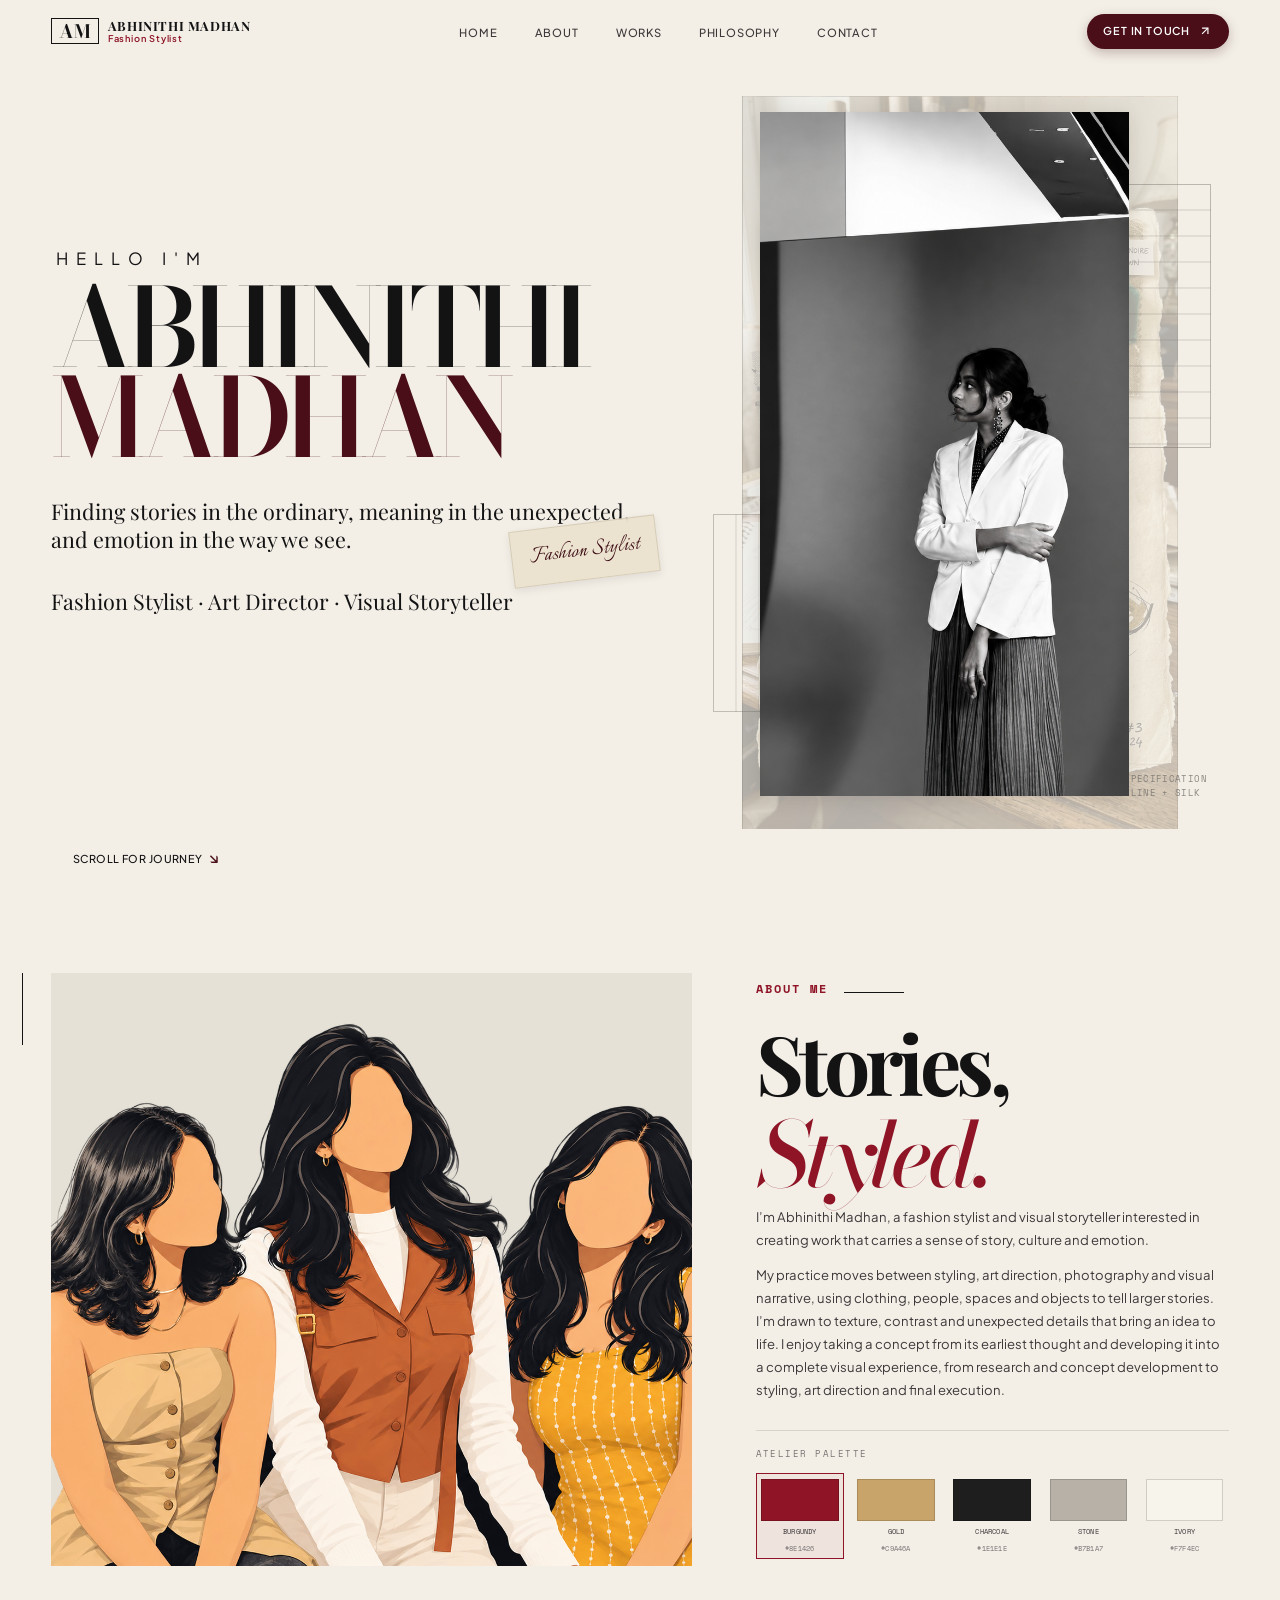
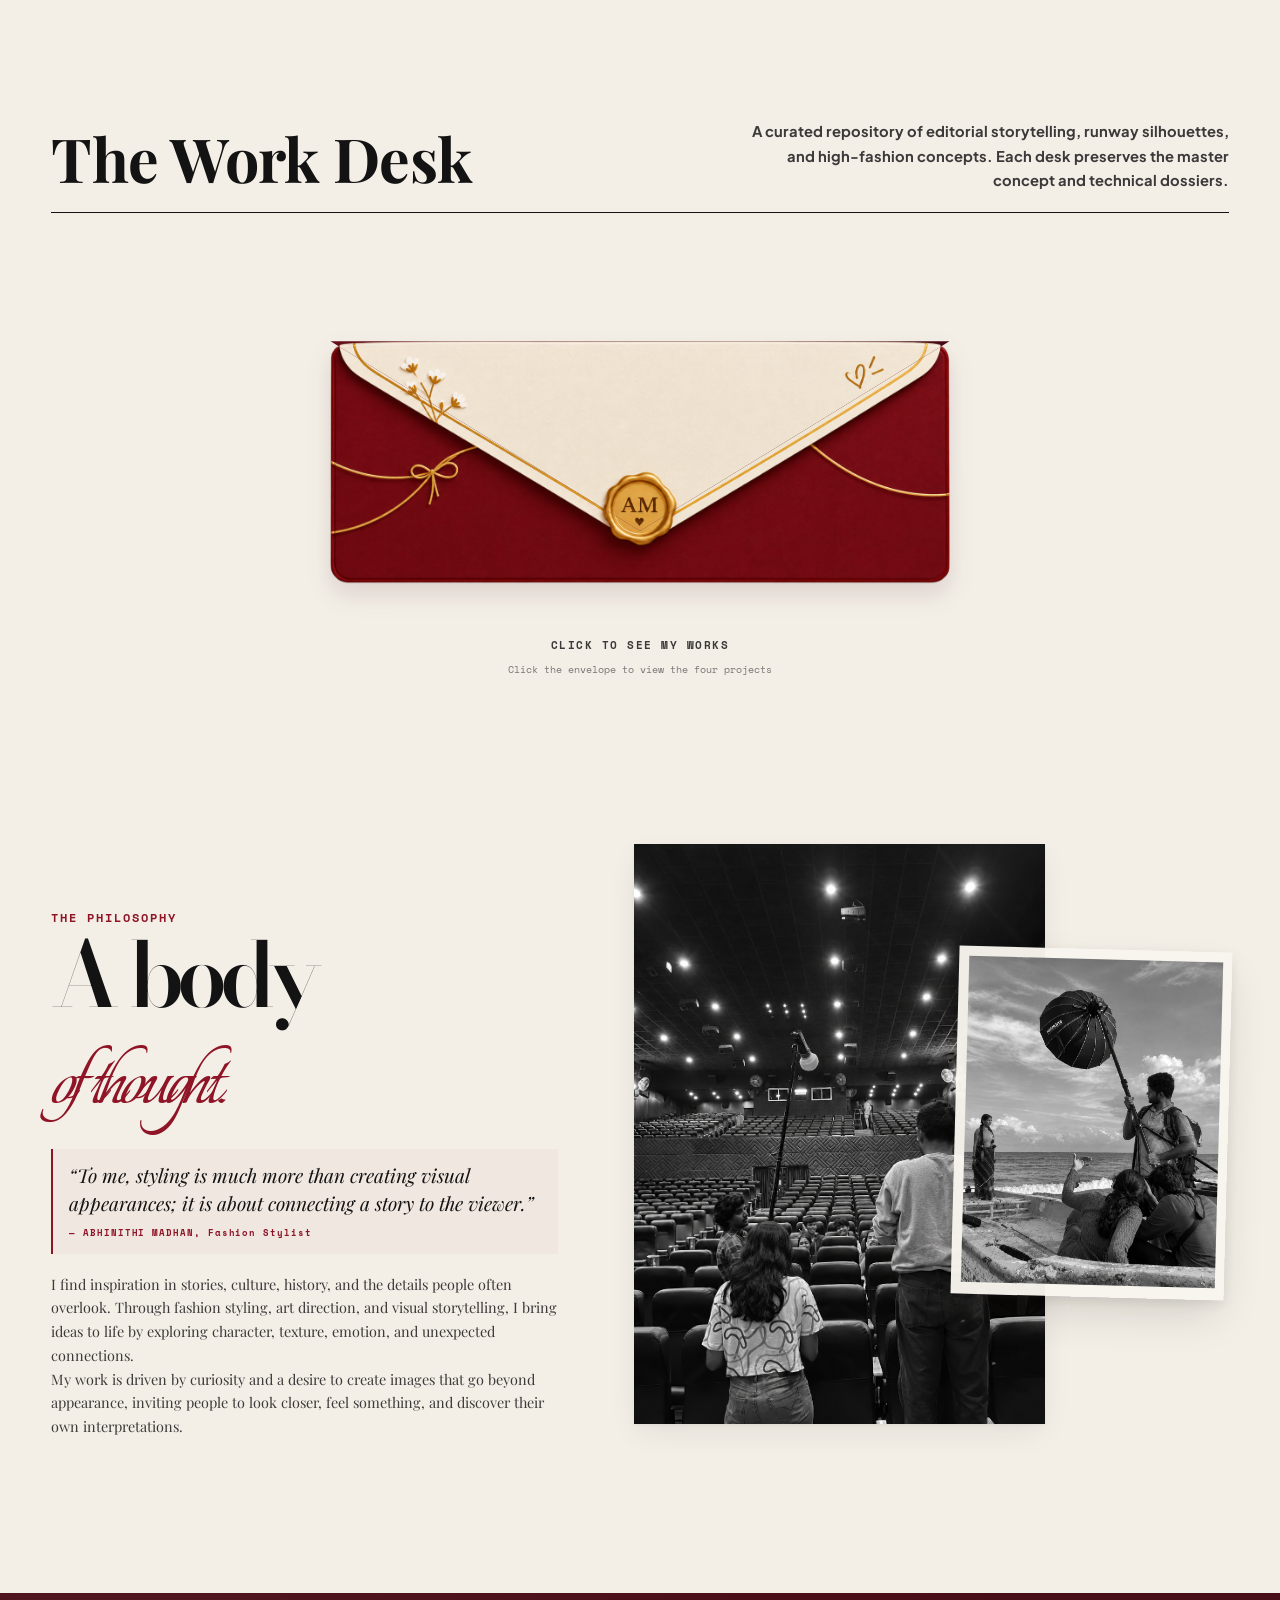
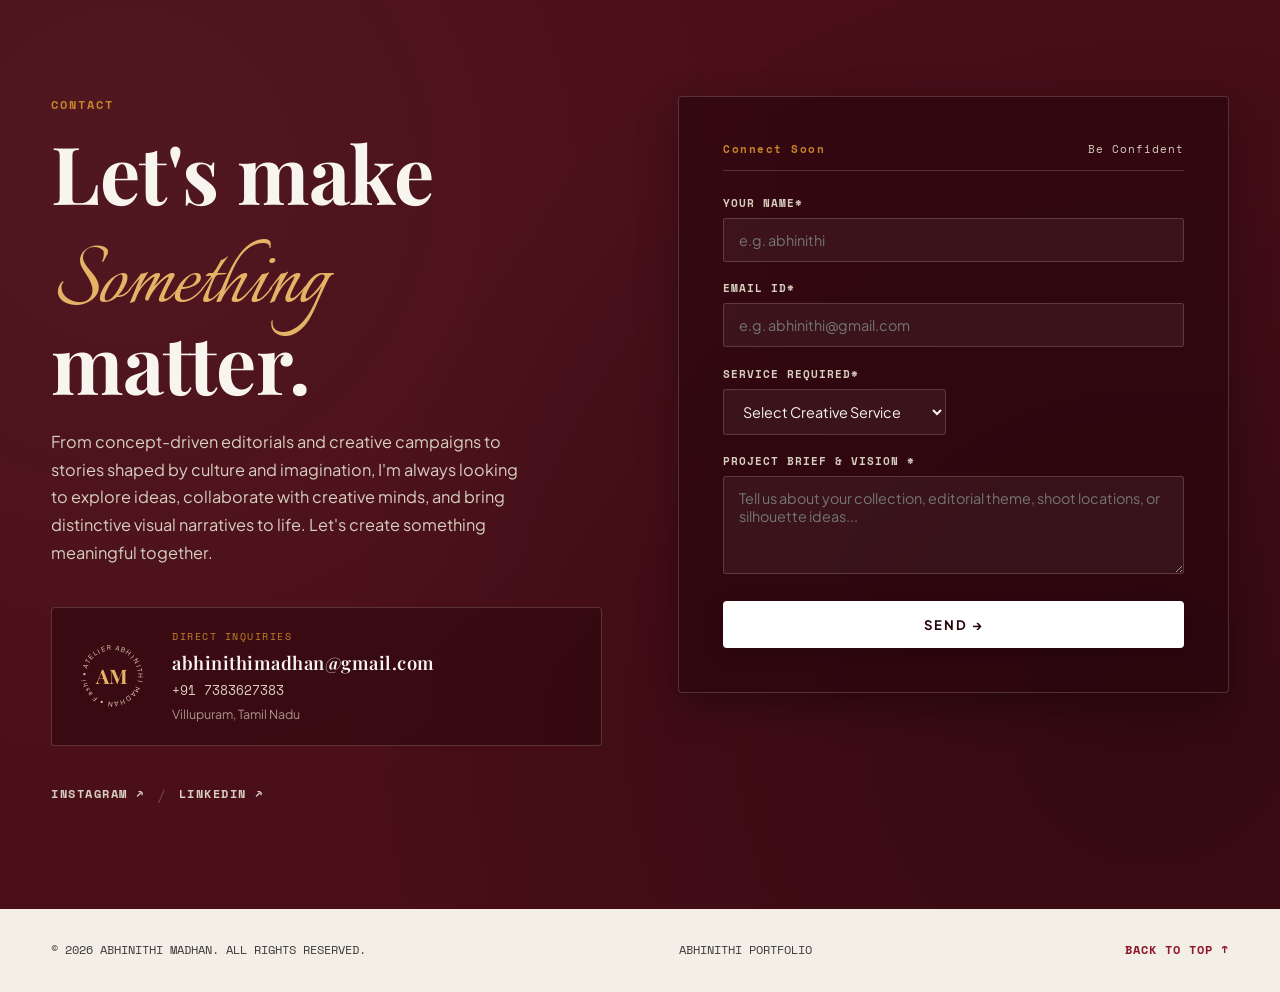
==== index.html @ 6f8c9596 "Initial portfolio website" ====
<!DOCTYPE html>
<html lang="en">
<head>
  <meta charset="UTF-8">
  <meta name="viewport" content="width=device-width, initial-scale=1.0">
  <title>ABHINITHI MADHAN — Fashion Stylist</title>
  
  <!-- SEO & Social Meta Tags -->
  <meta name="description" content="Explore the fashion, couture, and editorial work of designer Abhinithi Madhan.">
  <meta name="keywords" content="Abhinithi Madhan, Fashion Stylist">
  <meta name="author" content="Abhinithi Madhan">
  
  <!-- OpenGraph / Social Sharing -->
  <meta property="og:type" content="website">
  <meta property="og:title" content="ABHINITHI MADHAN — Fashion Stylist">
  <meta property="og:description" content="Explore the fashion, couture, and editorial work of designer Abhinithi Madhan.">
  <meta property="og:image" content="assets/images/lookbook_crimson_avant.jpg">
  
  <!-- Google Fonts: Editorial Serifs, Handwritten Accents & Grotesque Sans -->
  <link rel="preconnect" href="https://fonts.googleapis.com">
  <link rel="preconnect" href="https://fonts.gstatic.com" crossorigin>
  <link href="https://fonts.googleapis.com/css2?family=Bodoni+Moda:ital,opsz,wght@0,6..96,400;0,6..96,600;0,6..96,700;0,6..96,900;1,6..96,400;1,6..96,600;1,700&family=Playfair+Display:ital,wght@0,400;0,600;0,700;0,900;1,400;1,600;1,700&family=Italianno&family=Plus+Jakarta+Sans:wght@300;400;500;600;700&family=Space+Mono:ital,wght@0,400;0,700;1,400&family=Caveat:wght@600;700&display=swap" rel="stylesheet">
  
  <!-- Luxury Editorial Stylesheet -->
  <link rel="stylesheet" href="css/styles.css">

  <!-- JSON-LD Structured Data -->
  <script type="application/ld+json">
  {
    "@context": "https://schema.org",
    "@type": "Person",
    "name": "Abhinithi Madhan",
    "jobTitle": "Fashion Stylist",
    "worksFor": {
      "@type": "Organization",
      "name": "Abhinithi Madhan"
    },
    "description": "High fashion styling, editorial direction, and haute couture consulting for international luxury houses, runway seasons, and celebrity red carpets.",
    "url": "https://abhinithimadhan.com"
  }
  </script>
</head>
<body class="editorial-paper-theme">

  <!-- Top Navigation Header -->
  <header class="top-nav-bar" id="topNavBar">
    <div class="nav-inner container">
      <!-- Monogram & Identity -->
      <a href="index.html#hero" class="brand-monogram-box" aria-label="Abhinithi Madhan Homepage">
        <span class="monogram-badge">AM</span>
        <div class="brand-details">
          <span class="brand-name-tag">ABHINITHI MADHAN</span>
          <span class="brand-role-tag">Fashion Stylist</span>
        </div>
      </a>

      <!-- Center Nav Links -->
      <nav class="center-nav" aria-label="Main Navigation">
        <ul class="nav-list" id="navList">
          <li><a href="index.html#hero" class="nav-item">HOME</a></li>
          <li><a href="index.html#about" class="nav-item">ABOUT</a></li>
          <li><a href="#works" class="nav-item">WORKS</a></li>
          <li><a href="index.html#philosophy" class="nav-item">PHILOSOPHY</a></li>
          <li><a href="index.html#contact" class="nav-item">CONTACT</a></li>
        </ul>
      </nav>

      <div class="header-actions">
        <a href="index.html#contact" class="btn-burgundy-pill">
          <span>GET IN TOUCH</span>
          <svg class="btn-arrow" viewBox="0 0 24 24" width="14" height="14" fill="none" stroke="currentColor" stroke-width="2">
            <line x1="7" y1="17" x2="17" y2="7"></line>
            <polyline points="7 7 17 7 17 17"></polyline>
          </svg>
        </a>

        <!-- Mobile Menu Toggle -->
        <button class="mobile-toggle" id="mobileToggle" aria-label="Toggle Menu" aria-controls="navList" aria-expanded="false">
          <span></span>
          <span></span>
          <span></span>
        </button>
      </div>
    </div>
  </header>

  <main id="main">

    <section class="reference-hero" id="hero" aria-labelledby="heroTitle">
      <div class="hero-sketch-board" aria-hidden="true">
        <span class="sketch-measure sketch-measure-one"></span>
        <span class="sketch-measure sketch-measure-two"></span>
        <span class="sketch-note">FABRIC SPECIFICATION<br>— MOUSSELINE + SILK</span>
      </div>

      <div class="hero-copy">
        <p class="hero-eyebrow">HELLO I'M</p>
        <h1 class="hero-name" id="heroTitle">
          <span>ABHINITHI</span>
          <span class="hero-name-accent">MADHAN</span>
        </h1>
        <p class="hero-description">Finding stories in the ordinary, meaning in the unexpected,<br class="desktop-break"> and emotion in the way we see.</p>
        <span class="hero-designer-tape">Fashion Stylist</span>
        <p class="hero-description"> Fashion Stylist · Art Director · Visual Storyteller</p>
      </div>

      <figure class="hero-portrait">
        <img src="assets/images/abhi_10.png" alt="abhi_fashion_stylish" class="hero-portrait-img" loading="lazy" decoding="async">
      </figure>

      <div class="hero-scroll-prompts" aria-label="Scroll for the journey">
        <a href="#about">SCROLL FOR JOURNEY <span aria-hidden="true">↘</span></a>
      </div>
    </section>

    <!-- SECTION 2: The Archival Desks (Works / Portfolio) -->
    <section class="archival-desks-section" id="works">
      <div class="container">
        
        <!-- Section Header -->
        <div class="section-title-row">
          <div class="title-left">
            <h2 class="archival-desks-title">The Work Desk</h2>
          </div>
          <div class="title-">
            <p class="section-sub-desc"><b>
              A curated repository of editorial storytelling, runway silhouettes, and high-fashion concepts. Each desk preserves the master concept and technical dossiers.
            </b></p>
          </div>
        </div>

        <!-- 4 Archival Desk Cards Grid -->
        <div class="archival-reveal-stage" id="archivalRevealStage">
          <div class="archival-cards-grid" id="archivalGrid">
          
          <!-- Card 01: Editorial -->
          <article class="archival-portfolio-card">
            <div class="washi-tape tape-card-top" aria-hidden="true"></div>
            
            <div class="card-top-bar">
              <span class="portfolio-category-badge">01 / EDITORIAL</span>
              <div class="card-mini-stamp red-stamp" aria-hidden="true">
                <svg viewBox="0 0 40 40" width="34" height="34">
                  <circle cx="20" cy="20" r="16" fill="none" stroke="#8E1426" stroke-width="1.5" stroke-dasharray="2,2"/>
                  <text x="50%" y="54%" text-anchor="middle" fill="#8E1426" font-size="7" font-weight="700">VOL. 01</text>
                </svg>
              </div>
            </div>

            <a class="portfolio-thumb-frame" href="work.html?look=look-04" aria-label="View Savage Elegance project">
              <img src="assets/images/editorial-cover.jpg" alt="editorial" class="portfolio-thumb-img" loading="lazy" decoding="async">
              <div class="thumb-hover-overlay">
                <span class="hover-inspect-btn">INSPECT↗</span>
            </div>
            </a>

            <div class="card-editorial-details">
              <center><h3 class="card-project-title">Hidden Stories</h3></center>
            </div>

            <div class="card-footer-archival">
              <a class="open-dossier-btn" href="work.html?look=look-04"></a>
            </div>
            <div class="card-barcode-line" aria-hidden="true">
              ||| |||| || | ||||| ||| | ||
            </div>
          </article>

          <!-- Card 02: Commercial -->
          <article class="archival-portfolio-card">
            <div class="washi-tape tape-card-top" aria-hidden="true"></div>
            
            <div class="card-top-bar">
              <span class="portfolio-category-badge">02 / COMMERCIAL</span>
              <div class="card-mini-stamp red-stamp" aria-hidden="true">
                <svg viewBox="0 0 40 40" width="34" height="34">
                  <circle cx="20" cy="20" r="16" fill="none" stroke="#8E1426" stroke-width="1.5" stroke-dasharray="2,2"/>
                  <text x="50%" y="54%" text-anchor="middle" fill="#8E1426" font-size="7" font-weight="700">VOL. 02</text>
                </svg>
              </div>
            </div>

            <a class="portfolio-thumb-frame" href="work.html?look=look-power" aria-label="View Quiet Power Suit project">
              <img src="assets/images/commercial-cover.jpg" alt="commercial" class="portfolio-thumb-img" loading="lazy" decoding="async">
              <div class="thumb-hover-overlay">
                <span class="hover-inspect-btn">INSPECT↗</span>
            </div>
            </a>

            <div class="card-editorial-details">
              <center><h3 class="card-project-title">Ideas Into Impact</h3></center>
            </div>

            <div class="card-footer-archival">
              <a class="open-dossier-btn" href="work.html?look=look-power"></a>
            </div>

            <div class="card-barcode-line" aria-hidden="true">
              || ||| | ||||| || ||| |||| |
            </div>
          </article>

          <!-- Card 03: Celebrity -->
          <article class="archival-portfolio-card">
            <div class="washi-tape tape-card-top" aria-hidden="true"></div>
            
            <div class="card-top-bar">
              <span class="portfolio-category-badge">03 / CELEBRITY</span>
              <div class="card-mini-stamp red-stamp" aria-hidden="true">
                <svg viewBox="0 0 40 40" width="34" height="34">
                  <circle cx="20" cy="20" r="16" fill="none" stroke="#8E1426" stroke-width="1.5" stroke-dasharray="2,2"/>
                  <text x="50%" y="54%" text-anchor="middle" fill="#8E1426" font-size="7" font-weight="700">VOL. 03</text>
                </svg>
              </div>
            </div>

            <a class="portfolio-thumb-frame" href="work.html?look=look-02" aria-label="View Venice Film Gala project">
              <img src="assets/images/celb-cover.jpg" alt="Celebrity" class="portfolio-thumb-img" loading="lazy" decoding="async">
              <div class="thumb-hover-overlay">
                <span class="hover-inspect-btn">INSPECT↗</span>
            </div>
            </a>

            <div class="card-editorial-details">
              <center><h3 class="card-project-title">Style That Speaks</h3></center>
            </div>

            <div class="card-footer-archival">
              <a class="open-dossier-btn" href="work.html?look=look-02"></a>
            </div>

            <div class="card-barcode-line" aria-hidden="true">
              |||| | ||| |||| | || ||| ||
            </div>
          </article>

          <!-- Card 04: Creative  -->
          <article class="archival-portfolio-card">
            <div class="washi-tape tape-card-top" aria-hidden="true"></div>
            
            <div class="card-top-bar">
              <span class="portfolio-category-badge">04 / Creative </span>
              <div class="card-mini-stamp red-stamp" aria-hidden="true">
                <svg viewBox="0 0 40 40" width="34" height="34">
                  <circle cx="20" cy="20" r="16" fill="none" stroke="#8E1426" stroke-width="1.5" stroke-dasharray="2,2"/>
                  <text x="50%" y="54%" text-anchor="middle" fill="#8E1426" font-size="7" font-weight="700">VOL. 04</text>
                </svg>
              </div>
            </div>

            <a class="portfolio-thumb-frame" href="work.html?look=look-tableau" aria-label="View Where Ideas Break Boundaries project">
              <img src="assets/images/Creative-Cover.jpeg" alt="Where Ideas Break Boundaries Creative Project" class="portfolio-thumb-img" loading="lazy" decoding="async">
              <div class="thumb-hover-overlay">
                <span class="hover-inspect-btn">INSPECT↗</span>
            </div>
            </a>

            <div class="card-editorial-details">
              <center><h3 class="card-project-title">Beyond Ideas</h3></center>
            </div>

            <div class="card-footer-archival">
              <a class="open-dossier-btn" href="work.html?look=look-tableau"></a>
            </div>

            <div class="card-barcode-line" aria-hidden="true">
              ||| |||| | ||| || |||| | ||
            </div>
          </article>

          </div>
          <div class="portfolio-envelope-row">
            <button class="portfolio-envelope" id="portfolioEnvelope" type="button" aria-expanded="false" aria-controls="archivalGrid" aria-label="Open portfolio envelope">
              <span class="portfolio-envelope-art" aria-hidden="true">
                <img class="portfolio-envelope-body" src="assets/images/about-envelope.png" alt="" loading="lazy" decoding="async">
                <span class="portfolio-envelope-interior"></span>
                <span class="portfolio-envelope-flap">
                  <img class="portfolio-envelope-flap-front" src="assets/images/about-envelope.png" alt="" loading="lazy" decoding="async">
                  <span class="portfolio-envelope-flap-back"></span>
                </span>
              </span>
              <span class="portfolio-envelope-label">CLICK TO SEE MY WORKS</span>
            </button>
            <span class="portfolio-envelope-hint" id="portfolioEnvelopeHint" aria-live="polite">Click the envelope to view the four projects</span>
          </div>
        </div>

      </div>
    </section>

    <!-- SECTION 4: About & Quotes ("A body of thought.") -->
    <section class="about-philosophy-section container" id="about">
      <div class="about-scrapbook-grid">
        <aside class="about-side-note" aria-hidden="true">
          <i></i>
        </aside>

        <figure class="about-portrait-frame">
          <img src="assets/images/abhii.png" alt="Abhinithi Madhan" class="designer-portrait-img" loading="lazy" decoding="async">
        </figure>

        <div class="philosophy-column about-copy-column">
          <div class="philosophy-tag-row">
            <h2 class="section-tag-red">ABOUT ME</h2>
            <span class="about-tag-rule" aria-hidden="true"></span>
          </div>

          <h2 class="philosophy-headline">
            Stories,<br>
            <span class="script-cursive-red">Styled.</span>
          </h2>

          <div class="philosophy-body-text">
            <p>
              I’m Abhinithi Madhan, a fashion stylist and visual storyteller interested in creating work that carries a sense of story, culture and emotion. 
            </p>
            <p>
              My practice moves between styling, art direction, photography and visual narrative, using clothing, people, spaces and objects to tell larger stories. I’m drawn to texture, contrast and unexpected details that bring an idea to life. I enjoy taking a concept from its earliest thought and developing it into a complete visual experience, from research and concept development to styling, art direction and final execution. 
            </p>
          </div>

          <section class="about-palette" aria-label="Atelier color palette">
            <h3 class="about-palette-title">ATELIER PALETTE</h3>
            <div class="swatches-row">
              <button type="button" class="swatch-item active" data-color="#8E1426" title="Burgundy — apply atelier accent">
                <span class="swatch-color" style="background:#8E1426;"></span>
                <span class="swatch-name">BURGUNDY</span>
                <span class="swatch-hex">#8E1426</span>
              </button>
              <button type="button" class="swatch-item" data-color="#C9A46A" title="Gold — apply atelier accent">
                <span class="swatch-color" style="background:#C9A46A;"></span>
                <span class="swatch-name">GOLD</span>
                <span class="swatch-hex">#C9A46A</span>
              </button>
              <button type="button" class="swatch-item" data-color="#1E1E1E" title="Charcoal — apply atelier accent">
                <span class="swatch-color" style="background:#1E1E1E;"></span>
                <span class="swatch-name">CHARCOAL</span>
                <span class="swatch-hex">#1E1E1E</span>
              </button>
              <button type="button" class="swatch-item" data-color="#B7B1A7" title="Stone — apply atelier accent">
                <span class="swatch-color" style="background:#B7B1A7;"></span>
                <span class="swatch-name">STONE</span>
                <span class="swatch-hex">#B7B1A7</span>
              </button>
              <button type="button" class="swatch-item" data-color="#F7F4EC" title="Ivory — apply atelier accent">
                <span class="swatch-color" style="background:#F7F4EC;"></span>
                <span class="swatch-name">IVORY</span>
                <span class="swatch-hex">#F7F4EC</span>
              </button>
            </div>
          </section>
        </div>

      </div>
    </section>

    <section class="philosophy-section container" id="philosophy" aria-labelledby="philosophyTitle">
      <div class="philosophy-section-inner">
        <div class="philosophy-copy-column">
          <span class="section-tag-red">THE PHILOSOPHY</span>
          <h2 class="philosophy-headline" id="philosophyTitle">
            A body<br>
            <span class="script-cursive-red">of thought.</span>
          </h2>
          <blockquote class="editorial-quote-box">
            <p class="quote-text">
              “To me, styling is much more than creating visual appearances; it is about connecting a story to the viewer.”
            </p>
            <cite class="quote-author">— ABHINITHI MADHAN, Fashion Stylist</cite>
          </blockquote>
          <blockquote class="secondary-quote-callout">
          </blockquote>
          <p class="philosophy-section-copy">
I find inspiration in stories, culture, history, and the details people often overlook. Through fashion styling, art direction, and visual storytelling, I bring ideas to life by exploring character, texture, emotion, and unexpected connections. <br>My work is driven by curiosity and a desire to create images that go beyond appearance, inviting people to look closer, feel something, and discover their own interpretations.
          </p>
        </div>

        <div class="philosophy-image-composition" aria-label="Couture inspiration and atelier sketch">
          <figure class="philosophy-feature-image">
            <img src="assets/images/bts_01.png" alt="Bts" loading="lazy" decoding="async">
          </figure>
          <figure class="philosophy-sketch-card">
            <img src="assets/images/bts_02.png" alt="Bts" loading="lazy" decoding="async">
          </figure>
        </div>

      </div>
    </section>

    <!-- SECTION 6: Let's make something matter. (Contact Section) -->
    <section class="deep-burgundy-contact-section" id="contact">
      <div class="container">
        <div class="contact-two-col-layout">
          
          <!-- Left: Big Serif Headline & Direct Coordinates -->
          <div class="contact-left-info">
            <span class="contact-tag-gold">CONTACT</span>
            
            <h2 class="contact-grand-title">
              Let's make<br>
              <span class="script-cursive-gold">Something</span><br>
              matter.
            </h2>

            <p class="contact-intro-para">From concept-driven editorials and creative campaigns to stories shaped by culture and imagination, I'm always looking to explore ideas, collaborate with creative minds, and bring distinctive visual narratives to life. Let's create something meaningful together.</p>

            <!-- Direct Contact Box with Seal -->
            <div class="contact-seal-card">
              <div class="contact-seal-badge" aria-hidden="true">
                <svg viewBox="0 0 100 100" class="seal-svg">
                  <path id="contactSealPath" d="M 50, 50 m -36, 0 a 36,36 0 1,1 72,0 a 36,36 0 1,1 -72,0" fill="none" />
                  <text font-size="9" fill="#E8D8BA" letter-spacing="2">
                    <textPath href="#contactSealPath" startOffset="0%">
                      • ATELIER ABHINITHI MADHAN • Fashion Stylist •
                    </textPath>
                  </text>
                </svg>
                <div class="seal-inner-monogram">AM</div>
              </div>

              <div class="seal-text-info">
                <span class="seal-label">DIRECT INQUIRIES</span>
                <a href="mailto:abhinithimadhan@gmail.com" class="seal-email">abhinithimadhan@gmail.com</a>
                <span class="seal-phone">+91 7383627383</span>
                <span class="seal-address">Villupuram, Tamil Nadu</span>
              </div>
            </div>

            <!-- Social Archives Links -->
            <div class="social-links-row">
              <a href="https://www.instagram.com/_anegalan_/ " target="_blank" rel="noopener noreferrer" class="social-link">INSTAGRAM ↗</a>
              <span class="social-sep">/</span>
              <a href="https://linkedin.com" target="_blank" rel="noopener noreferrer" class="social-link">LINKEDIN ↗</a>
            </div>
          </div>

          <!-- Right: Archival Inquiry Form -->
          <div class="contact-form-column">
            <div class="archival-form-card">
              <div class="form-header-bar">
                <span class="form-dossier-tag">Connect Soon</span>
                <span class="form-status-tag">Be Confident</span>
              </div>

              <form id="commissionForm" class="commission-form" novalidate>
                
                <div class="form-group">
                  <label for="clientName">YOUR NAME*</label>
                  <input type="text" id="clientName" name="name" required placeholder="e.g. abhinithi" class="form-input">
                  <span class="input-error-msg" id="nameError">Enter your Name</span>
                </div>

                <div class="form-group">
                  <label for="clientEmail">EMAIL ID*</label>
                  <input type="email" id="clientEmail" name="email" required placeholder="e.g. abhinithi@gmail.com" class="form-input">
                  <span class="input-error-msg" id="emailError">Please enter a valid email address.</span>
                </div>

                <div class="form-row-two">
                  <div class="form-group">
                    <label for="serviceType">SERVICE REQUIRED*</label>
                    <select id="serviceType" name="service" required class="form-select">
                      <option value="" disabled selected>Select Creative Service</option>
                      <option value="fashion-styling">Fashion Styling & Wardrobe</option>
                      <option value="campaign-commercial">Campaign & Commercial</option>
                      <option value="red-carpet-vip">Celebrity Red Carpet / VIP</option>
                    </select>
                    <span class="input-error-msg" id="serviceError">Please select a service.</span>
                  </div>
                </div>

                <div class="form-group">
                  <label for="projectDetails">PROJECT BRIEF & VISION *</label>
                  <textarea id="projectDetails" name="message" rows="4" required placeholder="Tell us about your collection, editorial theme, shoot locations, or silhouette ideas..." class="form-textarea"></textarea>
                  <span class="input-error-msg" id="messageError">Please provide a brief outline of the project.</span>
                </div>

                <button type="submit" class="btn-submit-commission" id="submitCommissionBtn">
                  <span>SEND →</span>
                </button>
              </form>

            </div>
          </div>

        </div>
      </div>
    </section>
  </main>

  <!-- Clean Editorial Footer -->
  <footer class="editorial-footer">
    <div class="container footer-inner">
      <div class="footer-left">
        <span class="footer-copyright">© 2026 ABHINITHI MADHAN. ALL RIGHTS RESERVED.</span>
      </div>
      <div class="footer-center">
        <span class="footer-credit">ABHINITHI PORTFOLIO</span>
      </div>
      <div class="footer-right">
        <a href="#hero" class="back-to-top-btn" id="backToTopBtn">BACK TO TOP ↑</a>
      </div>
    </div>
  </footer>

  <!-- Main JavaScript Engine -->
  <script src="js/main.js"></script>
  <script src="js/animations.js"></script>
</body>
</html>
---- css/styles.css ----
/* ==========================================================================
   ABHINITHI MADHAN — FASHION STYLIST & ART DIRECTOR
   Haute Couture Editorial Scrapbook & Archival Design System
   ========================================================================== */

/* --- ROOT VARIABLES --- */
:root {
  /* Typography */
  --font-masthead: 'Bodoni Moda', 'Playfair Display', Georgia, serif;
  --font-serif: 'Playfair Display', 'Bodoni Moda', Georgia, serif;
  --font-script: 'Italianno', cursive;
  --font-sans: 'Plus Jakarta Sans', -apple-system, BlinkMacSystemFont, 'Segoe UI', Roboto, sans-serif;
  --font-mono: 'Space Mono', monospace;

  /* Color Palette - Warm Antique Ecru & Oxblood Crimson */
  --bg-paper: #F3EFE7;
  --bg-paper-light: #F9F6F0;
  --bg-paper-card: #FFFFFF;
  --bg-paper-dark: #EAE3D5;
  
  --crimson-accent: #8E1426;
  --crimson-light: #A82036;
  --crimson-dark: #640C1A;
  --crimson-subtle: rgba(142, 20, 38, 0.08);

  --burgundy-deep: #3B0A12;
  --burgundy-darkest: #26050B;
  --burgundy-surface: #4A0E18;
  --burgundy-border: rgba(232, 216, 186, 0.2);

  --gold-accent: #C5832B;
  --gold-light: #E5B365;

  --text-ink: #141314;
  --text-charcoal: #3D393A;
  --text-muted: #7A7474;
  --text-cream: #F8F5EE;
  --text-cream-dim: #D6CEBE;

  --border-light: rgba(20, 19, 20, 0.12);
  --border-strong: #141314;
  --border-crimson: #8E1426;

  /* Washi Tape & Stamps */
  --washi-tape-bg: rgba(235, 226, 207, 0.88);
  --washi-tape-border: rgba(190, 178, 155, 0.4);
  --washi-shadow: 0 3px 8px rgba(0, 0, 0, 0.08);
  --stamp-red: #8E1426;

  /* Elevations */
  --shadow-card: 0 10px 30px -5px rgba(35, 25, 20, 0.09), 0 1px 3px rgba(0, 0, 0, 0.05);
  --shadow-hover: 0 20px 45px -8px rgba(35, 25, 20, 0.16), 0 4px 12px rgba(0, 0, 0, 0.08);

  /* Transitions */
  --transition-fast: 0.25s cubic-bezier(0.2, 0.8, 0.2, 1);
  --transition-medium: 0.45s cubic-bezier(0.16, 1, 0.3, 1);
  --transition-slow: 0.7s cubic-bezier(0.16, 1, 0.3, 1);

  --container-width: 1440px;
}

/* --- RESET & FOUNDATION --- */
*, *::before, *::after {
  box-sizing: border-box;
  margin:0;
  padding: 0;
}

html {
  scroll-behavior: smooth;
  font-size: 16px;
  background-color: var(--bg-paper);
  color: var(--text-ink);
  -webkit-font-smoothing: antialiased;
  -moz-osx-font-smoothing: grayscale;
}

body {
  font-family: var(--font-sans);
  background-color: var(--bg-paper);
  color: var(--text-ink);
  line-height: 1.6;
  overflow-x: hidden;
  position: relative;
}

@media (hover: hover) and (pointer: fine) and (prefers-reduced-motion: no-preference) {
  body.editorial-cursor-enabled,
  body.editorial-cursor-enabled a,
  body.editorial-cursor-enabled button,
  body.editorial-cursor-enabled input,
  body.editorial-cursor-enabled select,
  body.editorial-cursor-enabled textarea,
  body.editorial-cursor-enabled label,
  body.editorial-cursor-enabled [role="button"] {
    cursor: none;
  }

  .editorial-cursor {
    position: fixed;
    z-index: 9999;
    inset: 0;
    overflow: hidden;
    pointer-events: none;
    opacity: 0;
    transition: opacity 140ms ease;
  }

  body.editorial-cursor-enabled .editorial-cursor {
    opacity: 1;
  }

  .editorial-cursor-ring,
  .editorial-cursor-heart {
    position: absolute;
    top: 0;
    left: 0;
    border-radius: 50%;
    transform: translate(-50%, -50%);
  }

  .editorial-cursor-smoke-layer {
    position: absolute;
    inset: 0;
    overflow: hidden;
    pointer-events: none;
  }

  .editorial-cursor-smoke {
    position: absolute;
    width: var(--smoke-size);
    height: var(--smoke-size);
    border-radius: 50%;
    background:
      radial-gradient(circle at 40% 45%, rgba(142, 20, 38, 0.19), transparent 68%),
      radial-gradient(circle at 65% 60%, rgba(197, 131, 43, 0.12), transparent 72%);
    pointer-events: none;
    animation: editorial-smoke-drift 700ms ease-out forwards;
  }

  @keyframes editorial-smoke-drift {
    from {
      opacity: 0.55;
      transform: translate3d(0, 0, 0) scale(0.55);
    }

    to {
      opacity: 0;
      transform: translate3d(var(--smoke-drift), -26px, 0) scale(1.65);
    }
  }

  .editorial-cursor-ring {
    width: 34px;
    height: 34px;
    border: 1px solid rgba(142, 20, 38, 0.78);
    box-shadow: 0 0 0 4px rgba(249, 246, 240, 0.28);
    transition: width 180ms ease, height 180ms ease, background-color 180ms ease, border-color 180ms ease;
  }

  .editorial-cursor-heart {
    top: var(--cursor-y, 0);
    left: var(--cursor-x, 0);
    color: var(--crimson-accent);
    font-family: Georgia, serif;
    font-size: 19px;
    line-height: 1;
    text-shadow: 0 1px 3px rgba(249, 246, 240, 0.9);
    transition: color 180ms ease, transform 180ms ease;
  }

  .editorial-cursor.is-interactive .editorial-cursor-heart {
    color: var(--gold-accent);
    transform: translate(-50%, -50%) scale(1.18);
  }

  .editorial-cursor.is-pressed .editorial-cursor-heart {
    transform: translate(-50%, -50%) scale(0.9);
  }

  .editorial-cursor.is-interactive .editorial-cursor-ring {
    width: 46px;
    height: 46px;
    border-color: var(--gold-accent);
    background: rgba(197, 131, 43, 0.1);
  }

  .editorial-cursor.is-pressed .editorial-cursor-ring {
    width: 27px;
    height: 27px;
    background: rgba(142, 20, 38, 0.14);
  }
}

/* Container */
.container {
  width: 100%;
  max-width: var(--container-width);
  margin-left: auto;
  margin-right: auto;
  padding-left: clamp(1.25rem, 4vw, 3.5rem);
  padding-right: clamp(1.25rem, 4vw, 3.5rem);
}

/* ==========================================================================
   WASHI TAPE & STAMPS SYSTEM
   ========================================================================== */
.washi-tape {
  position: absolute;
  background-color: var(--washi-tape-bg);
  box-shadow: var(--washi-shadow);
  border: 1px dashed var(--washi-tape-border);
  backdrop-filter: blur(2px);
  z-index: 10;
  pointer-events: none;
  opacity: 0.94;
}

.washi-tape-masthead {
  top: -12px;
  right: clamp(10px, 15%, 120px);
  padding: 6px 20px;
  transform: rotate(2.5deg);
  background-color: rgba(244, 237, 222, 0.95);
  border: 1px solid rgba(195, 180, 150, 0.6);
  box-shadow: 0 4px 10px rgba(0, 0, 0, 0.07);
}

.washi-tape-masthead .tape-handwriting {
  font-family: var(--font-script);
  font-size: 1.45rem;
  color: var(--crimson-accent);
  letter-spacing: 0.5px;
  line-height: 1;
  display: block;
}

.tape-corner-left {
  top: -10px;
  left: 20px;
  width: 70px;
  height: 22px;
  transform: rotate(-3deg);
  clip-path: polygon(0% 10%, 5% 0%, 95% 5%, 100% 90%, 92% 100%, 5% 95%);
}

.tape-corner-right {
  top: -10px;
  right: 25px;
  width: 75px;
  height: 22px;
  transform: rotate(2deg);
  clip-path: polygon(5% 5%, 95% 0%, 100% 88%, 95% 100%, 0% 92%, 4% 50%);
}

.tape-top-center {
  top: -12px;
  left: 50%;
  transform: translateX(-50%) rotate(-1deg);
  width: 90px;
  height: 24px;
}

.tape-top-left {
  top: -10px;
  left: 30px;
  width: 65px;
  height: 20px;
  transform: rotate(-2deg);
}

.tape-card-top {
  top: -11px;
  left: 50%;
  transform: translateX(-50%) rotate(0.8deg);
  width: 80px;
  height: 22px;
  clip-path: polygon(2% 10%, 98% 0%, 100% 90%, 96% 100%, 0% 90%);
}

.tape-portrait-top {
  top: -12px;
  left: 50%;
  transform: translateX(-50%) rotate(-1.5deg);
  width: 100px;
  height: 26px;
}

.modal-tape-top {
  top: -14px;
  left: 50%;
  transform: translateX(-50%);
  width: 140px;
  height: 28px;
}

/* Circular Stamps */
.circular-stamp {
  position: absolute;
  width: 88px;
  height: 88px;
  border-radius: 50%;
  display: flex;
  align-items: center;
  justify-content: center;
  pointer-events: none;
  transform: rotate(-12deg);
  z-index: 12;
  transition: transform var(--transition-medium);
}

.red-stamp {
  color: var(--stamp-red);
}

.stamp-svg {
  width: 100%;
  height: 100%;
}

.stamp-center {
  position: absolute;
  display: flex;
  flex-direction: column;
  align-items: center;
  justify-content: center;
  text-align: center;
}

.stamp-initials {
  font-family: var(--font-serif);
  font-size: 1.15rem;
  font-weight: 700;
  letter-spacing: 1px;
  line-height: 1;
}

.stamp-year {
  font-family: var(--font-mono);
  font-size: 0.65rem;
  font-weight: 700;
  line-height: 1;
  margin-top: 2px;
}

/* ==========================================================================
   TOP NAVIGATION
   ========================================================================== */
.top-nav-bar {
  position: sticky;
  top: 0;
  z-index: 1000;
  background-color: var(--bg-paper);
  border-bottom: 1px solid var(--border-light);
  padding: 1rem 0;
  transition: box-shadow var(--transition-fast);
}

.top-nav-bar.scrolled {
  box-shadow: 0 4px 20px rgba(0, 0, 0, 0.05);
}

.nav-inner {
  display: flex;
  align-items: center;
  justify-content: space-between;
}

/* Monogram Brand */
.brand-monogram-box {
  display: flex;
  align-items: center;
  gap: 0.85rem;
  text-decoration: none;
  color: var(--text-ink);
}

.monogram-badge {
  font-family: var(--font-masthead);
  font-size: 1.15rem;
  font-weight: 700;
  padding: 0.25rem 0.55rem;
  border: 1.5px solid var(--border-strong);
  line-height: 1;
  letter-spacing: 0.5px;
  background-color: var(--bg-paper-card);
  box-shadow: 2px 2px 0px var(--border-strong);
  transition: transform var(--transition-fast);
}

.brand-monogram-box:hover .monogram-badge {
  transform: translate(-1px, -1px);
  box-shadow: 3px 3px 0px var(--crimson-accent);
  border-color: var(--crimson-accent);
  color: var(--crimson-accent);
}

.brand-details {
  display: flex;
  flex-direction: column;
}

.brand-name-tag {
  font-family: var(--font-serif);
  font-size: 0.88rem;
  font-weight: 700;
  letter-spacing: 1px;
  line-height: 1.2;
}

.brand-role-tag {
  font-family: var(--font-sans);
  font-size: 0.68rem;
  font-weight: 600;
  letter-spacing: 1.5px;
  color: var(--crimson-accent);
  line-height: 1.2;
}

/* Nav Links */
.center-nav {
  display: flex;
}

.nav-list {
  display: flex;
  align-items: center;
  gap: clamp(1rem, 2vw, 2.5rem);
  list-style: none;
}

.nav-item {
  font-family: var(--font-sans);
  font-size: 0.82rem;
  font-weight: 600;
  letter-spacing: 1.5px;
  text-decoration: none;
  color: var(--text-charcoal);
  padding: 0.4rem 0.2rem;
  position: relative;
  transition: color var(--transition-fast);
}

.nav-item::after {
  content: '';
  position: absolute;
  bottom: 0;
  left: 0;
  width: 0%;
  height: 1.5px;
  background-color: var(--crimson-accent);
  transition: width var(--transition-fast);
}

.nav-item:hover {
  color: var(--crimson-accent);
}

.nav-item:hover::after {
  width: 100%;
}

.special-3d-link {
  display: flex;
  align-items: center;
  gap: 0.35rem;
}

.badge-3d {
  background-color: var(--crimson-accent);
  color: #fff;
  font-size: 0.6rem;
  font-weight: 700;
  padding: 1px 4px;
  border-radius: 2px;
  letter-spacing: 0.5px;
}

/* Right Nav Actions */
.header-actions {
  display: flex;
  align-items: center;
  gap: 1rem;
}

.hero-portrait video {
  display: block;
  width: 100%;
  height: 100%;
  object-fit: cover;
  object-position: center 35%;
}



.btn-burgundy-pill {
  display: inline-flex;
  align-items: center;
  gap: 0.5rem;
  background-color: var(--burgundy-surface);
  color: #FFFFFF;
  text-decoration: none;
  font-family: var(--font-sans);
  font-size: 0.78rem;
  font-weight: 600;
  letter-spacing: 1.5px;
  padding: 0.55rem 1.3rem;
  border-radius: 30px;
  box-shadow: 0 4px 12px rgba(59, 10, 18, 0.25);
  transition: all var(--transition-fast);
}

.btn-burgundy-pill:hover {
  background-color: var(--crimson-accent);
  transform: translateY(-1px);
  box-shadow: 0 6px 16px rgba(142, 20, 38, 0.35);
}

.btn-arrow {
  transition: transform var(--transition-fast);
}

.btn-burgundy-pill:hover .btn-arrow {
  transform: translate(2px, -2px);
}

/* Mobile Toggle */
.mobile-toggle {
  display: none;
  flex-direction: column;
  justify-content: space-between;
  width: 26px;
  height: 18px;
  background: transparent;
  border: none;
  cursor: pointer;
  padding: 0;
}

.mobile-toggle span {
  width: 100%;
  height: 2px;
  background-color: var(--text-ink);
  transition: transform var(--transition-fast), opacity var(--transition-fast);
}

/* ==========================================================================
   GRAND MASTHEAD
   ========================================================================== */
.masthead-section {
  padding-top: clamp(2rem, 5vw, 4rem);
  padding-bottom: 2rem;
}

.masthead-name-wrapper {
  position: relative;
  text-align: center;
  margin-bottom: 1.5rem;
}

.grand-masthead-title {
  font-family: var(--font-masthead);
  font-size: clamp(2.8rem, 8.8vw, 7.8rem);
  font-weight: 900;
  letter-spacing: clamp(1px, 0.3vw, 4px);
  text-transform: uppercase;
  color: var(--text-ink);
  line-height: 0.95;
  margin: 0;
  user-select: none;
}

.editorial-sub-bar {
  display: flex;
  align-items: center;
  justify-content: space-between;
  border-top: 1.5px solid var(--border-strong);
  border-bottom: 1.5px solid var(--border-strong);
  padding: 0.65rem 0.5rem;
  font-size: 0.76rem;
  font-weight: 600;
  letter-spacing: 1.5px;
}

.sub-bar-left {
  display: flex;
  align-items: center;
  gap: 0.5rem;
  color: var(--text-charcoal);
}

.sub-dot {
  color: var(--crimson-accent);
}

.editorial-role-text {
  font-family: var(--font-mono);
  font-size: 0.72rem;
  letter-spacing: 2px;
  color: var(--crimson-accent);
  font-weight: 700;
}

.sub-bar-right {
  display: flex;
  align-items: center;
  gap: 0.5rem;
  color: var(--text-charcoal);
}

/* ==========================================================================
   HERO SCRAPBOOK SECTION
   ========================================================================== */
.hero-scrapbook-section {
  padding-top: 2rem;
  padding-bottom: clamp(3rem, 6vw, 5.5rem);
}

.scrapbook-hero-grid {
  display: grid;
  grid-template-columns: 1.15fr 0.95fr;
  gap: clamp(1.5rem, 4vw, 3.5rem);
  align-items: start;
}

/* Left Hero Archival Card */
.hero-archival-card {
  position: relative;
  background-color: var(--bg-paper-card);
  padding: 1.25rem;
  box-shadow: var(--shadow-card);
  border: 1px solid rgba(0, 0, 0, 0.08);
  transition: transform var(--transition-medium), box-shadow var(--transition-medium);
  transform-style: preserve-3d;
}

.hero-archival-card:hover {
  box-shadow: var(--shadow-hover);
}

.photo-inner-wrapper {
  position: relative;
  overflow: hidden;
  background-color: #E7E2D8;
  border: 1px solid rgba(0, 0, 0, 0.1);
}

.hero-main-photo {
  width: 100%;
  height: auto;
  aspect-ratio: 4 / 4.7;
  object-fit: cover;
  display: block;
  transition: transform var(--transition-slow);
}

.hero-archival-card:hover .hero-main-photo {
  transform: scale(1.02);
}

/* Yellow Badge */
.archival-yellow-badge {
  position: absolute;
  top: 15px;
  left: 15px;
  background-color: rgba(247, 222, 137, 0.94);
  color: #3B2A08;
  font-family: var(--font-mono);
  font-size: 0.65rem;
  font-weight: 700;
  letter-spacing: 1px;
  padding: 4px 10px;
  border: 1px solid rgba(190, 160, 60, 0.4);
  box-shadow: 0 2px 5px rgba(0, 0, 0, 0.08);
  transform: rotate(-0.5deg);
}

/* Stamp on Hero */
.hero-archival-card .circular-stamp {
  bottom: 25px;
  left: 20px;
}

/* Photo Metadata Bar */
.photo-meta-bar {
  display: flex;
  align-items: center;
  justify-content: space-between;
  margin-top: 0.9rem;
  font-family: var(--font-mono);
  font-size: 0.68rem;
  color: var(--text-muted);
  border-top: 1px solid var(--border-light);
  padding-top: 0.65rem;
}

.meta-tag {
  color: var(--crimson-accent);
  font-weight: 700;
}

.meta-title {
  color: var(--text-charcoal);
  letter-spacing: 0.5px;
}

.meta-barcode {
  letter-spacing: 2px;
  font-weight: 700;
  opacity: 0.7;
}

/* Right Editorial Aside */
.hero-editorial-aside {
  display: flex;
  flex-direction: column;
  gap: 1.75rem;
}

.archival-sheet-card {
  position: relative;
  background-color: var(--bg-paper-card);
  padding: clamp(1.5rem, 3.5vw, 2.75rem);
  box-shadow: var(--shadow-card);
  border: 1px solid rgba(0, 0, 0, 0.07);
  transform-style: preserve-3d;
  transition: transform var(--transition-medium), box-shadow var(--transition-medium);
}

.archival-sheet-card:hover {
  box-shadow: var(--shadow-hover);
}

.sheet-header {
  display: flex;
  align-items: center;
  justify-content: space-between;
  margin-bottom: 1.25rem;
  font-family: var(--font-mono);
  font-size: 0.72rem;
}

.sheet-tag-red {
  color: var(--crimson-accent);
  font-weight: 700;
  letter-spacing: 1.5px;
}

.sheet-date {
  color: var(--text-muted);
  letter-spacing: 1px;
}

.sheet-headline {
  font-family: var(--font-serif);
  font-size: clamp(2.2rem, 4.5vw, 3.6rem);
  font-weight: 700;
  line-height: 1.08;
  color: var(--text-ink);
  letter-spacing: -0.5px;
  margin-bottom: 1.25rem;
}

.script-cursive-red {
  font-family: var(--font-script);
  font-size: clamp(3rem, 6vw, 4.8rem);
  font-weight: 400;
  color: var(--crimson-accent);
  line-height: 0.7;
  display: inline-block;
  margin-left: 0.2rem;
  vertical-align: -0.15em;
}

.sheet-body-text {
  font-size: 0.98rem;
  line-height: 1.75;
  color: var(--text-charcoal);
  margin-bottom: 2rem;
  text-align: justify;
}

/* Metrics */
.sheet-metrics-grid {
  display: flex;
  align-items: center;
  justify-content: space-between;
  border-top: 1px dashed var(--border-light);
  padding-top: 1.25rem;
}

.metric-item {
  display: flex;
  flex-direction: column;
}

.metric-number {
  font-family: var(--font-serif);
  font-size: 1.85rem;
  font-weight: 700;
  line-height: 1;
  color: var(--crimson-accent);
}

.metric-label {
  font-family: var(--font-mono);
  font-size: 0.62rem;
  font-weight: 700;
  letter-spacing: 1px;
  color: var(--text-muted);
  margin-top: 0.35rem;
}

.metric-divider {
  width: 1px;
  height: 38px;
  background-color: var(--border-light);
}

/* Secondary Compact Card */
.secondary-card {
  padding: 1.5rem 2rem;
}

.sheet-tag-burgundy {
  font-family: var(--font-mono);
  font-size: 0.72rem;
  font-weight: 700;
  letter-spacing: 1.5px;
  color: var(--burgundy-surface);
  display: block;
  margin-bottom: 0.65rem;
}

.sheet-compact-text {
  font-size: 0.9rem;
  line-height: 1.6;
  color: var(--text-charcoal);
  margin-bottom: 1.25rem;
}

.btn-burgundy-block {
  display: block;
  text-align: center;
  background-color: var(--burgundy-surface);
  color: #FFFFFF;
  text-decoration: none;
  font-family: var(--font-sans);
  font-size: 0.8rem;
  font-weight: 700;
  letter-spacing: 2px;
  padding: 0.85rem 1.5rem;
  border-radius: 4px;
  transition: all var(--transition-fast);
  box-shadow: 0 4px 10px rgba(59, 10, 18, 0.2);
}

.btn-burgundy-block:hover {
  background-color: var(--crimson-accent);
  box-shadow: 0 6px 16px rgba(142, 20, 38, 0.3);
  transform: translateY(-2px);
}

/* ==========================================================================
   SECTION 2: THE ARCHIVAL DESKS (WORKS / PORTFOLIO)
   ========================================================================== */
.archival-desks-section {
  padding-top: clamp(3rem, 6vw, 6rem);
  padding-bottom: clamp(3rem, 6vw, 5rem);
  background-color: var(--bg-paper);
}

.section-title-row {
  display: flex;
  align-items: flex-end;
  justify-content: space-between;
  margin-bottom: clamp(2rem, 4vw, 3.5rem);
  border-bottom: 1.5px solid var(--border-strong);
  padding-bottom: 1.25rem;
  gap: 2rem;
}

.section-tag-red {
  display: block;
  font-family: var(--font-mono);
  font-size: 0.75rem;
  font-weight: 700;
  letter-spacing: 2px;
  color: var(--crimson-accent);
  margin-bottom: 0.4rem;
}

.archival-desks-title {
  font-family: var(--font-serif);
  font-size: clamp(2.2rem, 5vw, 3.8rem);
  font-weight: 700;
  letter-spacing: -0.5px;
  line-height: 1.1;
  color: var(--text-ink);
}

.section-sub-desc {
  max-width: 480px;
  font-size: 0.92rem;
  line-height: 1.65;
  color: var(--text-charcoal);
  text-align: right;
}

/* Archival 4-Card Grid */
.archival-cards-grid {
  display: grid;
  grid-template-columns: repeat(4, minmax(0, 1fr));
  gap: clamp(1rem, 2vw, 1.75rem);
  margin-bottom: 0;
}

.portfolio-envelope-row {
  position: relative;
  z-index: 1;
  display: flex;
  flex-direction: column;
  align-items: center;
  gap: 0.5rem;
  padding-top: 1.1rem;
}

.portfolio-envelope {
  display: flex;
  flex-direction: column;
  align-items: center;
  gap: 0.4rem;
  padding: 0;
  border: 0;
  background: transparent;
  color: var(--text-charcoal);
  font: 700 0.68rem var(--font-mono);
  letter-spacing: 1.5px;
  cursor: pointer;
  transition: color var(--transition-fast);
}

.portfolio-envelope:focus-visible {
  outline: 2px solid var(--crimson-accent);
  outline-offset: 6px;
}

.portfolio-envelope-art {
  position: relative;
  z-index: 0;
  isolation: isolate;
  display: block;
  width: clamp(400px, 52vw, 720px);
  max-width: 100%;
  aspect-ratio: 2 / 1;
  filter: drop-shadow(0 12px 12px rgba(59, 10, 18, 0.12));
  transition: transform 500ms ease, filter 300ms ease;
}

.portfolio-envelope:hover .portfolio-envelope-art {
  transform: translateY(-3px) scale(1.01);
  filter: drop-shadow(0 16px 14px rgba(59, 10, 18, 0.17));
}

.portfolio-envelope-body,
.portfolio-envelope-interior,
.portfolio-envelope-flap {
  position: absolute;
  inset: 0;
}

.portfolio-envelope-body {
  z-index: 0;
  width: 100%;
  height: 100%;
  object-fit: fill;
  clip-path: polygon(3.5% 13%, 50% 70%, 96.5% 13%, 96.5% 84%, 94% 87%, 6% 87%, 3.5% 84%);
}

.portfolio-envelope-interior {
  z-index: 1;
  background: linear-gradient(155deg, #68101c, #350710 80%);
  clip-path: polygon(3.5% 13%, 96.5% 13%, 50% 70%);
}

.portfolio-envelope-flap {
  z-index: 3;
  transform: rotate(0deg);
  transform-origin: 50% 13%;
  transition: transform 850ms cubic-bezier(0.2, 0.75, 0.2, 1);
}

.portfolio-envelope-flap-front,
.portfolio-envelope-flap-back {
  position: absolute;
  inset: 0;
  width: 100%;
  height: 100%;
  clip-path: polygon(3.5% 13%, 96.5% 13%, 50% 70%);
  transition: opacity 180ms ease;
}

.portfolio-envelope-flap-front {
  object-fit: fill;
}

.portfolio-envelope-flap-back {
  opacity: 0;
  background: linear-gradient(145deg, #f7ead3, #d8c5a5);
}

.envelope-open .portfolio-envelope-flap {
  transform: rotate(180deg);
}

.envelope-open .portfolio-envelope-flap-front {
  opacity: 0;
  transition-delay: 220ms;
}

.envelope-open .portfolio-envelope-flap-back {
  opacity: 1;
  transition-delay: 220ms;
}

.portfolio-envelope-hint {
  color: var(--text-muted);
  font: 0.65rem var(--font-mono);
  text-align: center;
}

.archival-reveal-stage {
  position: relative;
  z-index: 2;
  display: grid;
  grid-template-rows: 0fr auto;
  overflow: hidden;
  transition: grid-template-rows 750ms cubic-bezier(0.2, 0.8, 0.2, 1);
}

.envelope-open .archival-reveal-stage {
  grid-template-rows: 1fr auto;
}

.archival-reveal-stage > .archival-cards-grid {
  min-height: 0;
  overflow: hidden;
  padding-top: 1rem;
}

.envelope-ready .archival-portfolio-card {
  opacity: 0;
  visibility: hidden;
  pointer-events: none;
  transform: translate3d(0, 44px, 0) rotateX(-4deg) scale(0.98);
  transform-origin: center bottom;
  transition:
    opacity 350ms ease var(--card-delay, 0ms),
    transform 520ms cubic-bezier(0.2, 0.8, 0.2, 1) var(--card-delay, 0ms),
    visibility 0s linear calc(520ms + var(--card-delay, 0ms));
}

.envelope-ready.cards-revealed .archival-portfolio-card {
  opacity: 1;
  visibility: visible;
  pointer-events: auto;
  transform: translate3d(0, 0, 0) rotateX(0) scale(1);
  transition:
    opacity 400ms ease var(--card-delay, 0ms),
    transform 520ms cubic-bezier(0.2, 0.8, 0.2, 1) var(--card-delay, 0ms),
    visibility 0s;
}

.envelope-ready .archival-portfolio-card:nth-child(1) {
  --card-delay: 300ms;
}

.envelope-ready .archival-portfolio-card:nth-child(2) {
  --card-delay: 200ms;
}

.envelope-ready .archival-portfolio-card:nth-child(3) {
  --card-delay: 100ms;
}

.envelope-ready .archival-portfolio-card:nth-child(4) {
  --card-delay: 0ms;
}

.envelope-ready.cards-revealed .archival-portfolio-card:nth-child(1) {
  --card-delay: 0ms;
}

.envelope-ready.cards-revealed .archival-portfolio-card:nth-child(2) {
  --card-delay: 100ms;
}

.envelope-ready.cards-revealed .archival-portfolio-card:nth-child(3) {
  --card-delay: 200ms;
}

.envelope-ready.cards-revealed .archival-portfolio-card:nth-child(4) {
  --card-delay: 300ms;
}

.archival-portfolio-card {
  position: relative;
  min-width: 0;
  background-color: var(--bg-paper-card);
  padding: 1.15rem;
  box-shadow: var(--shadow-card);
  border: 1px solid rgba(0, 0, 0, 0.08);
  position: relative;
  z-index: 1;
  display: flex;
  flex-direction: column;
  transition: transform var(--transition-medium), box-shadow var(--transition-medium);
}

.archival-portfolio-card:hover {
  transform: translateY(-4px);
  box-shadow: var(--shadow-hover);
  z-index: 20;
}

.card-top-bar {
  display: flex;
  align-items: center;
  justify-content: space-between;
  margin-bottom: 0.75rem;
}

.portfolio-category-badge {
  font-family: var(--font-mono);
  font-size: 0.68rem;
  font-weight: 700;
  letter-spacing: 1.5px;
  color: var(--crimson-accent);
}

.portfolio-thumb-frame {
  display: block;
  position: relative;
  overflow: hidden;
  background-color: #ECE7DE;
  border: 1px solid rgba(0, 0, 0, 0.1);
  margin-bottom: 0.85rem;
}

.portfolio-thumb-img {
  width: 100%;
  aspect-ratio: 3 / 4;
  object-fit: cover;
  display: block;
  transition: transform var(--transition-slow);
}

.archival-portfolio-card:hover .portfolio-thumb-img {
  transform: scale(1.05);
}

.thumb-hover-overlay {
  position: absolute;
  top: 0;
  left: 0;
  width: 100%;
  height: 100%;
  background: rgba(59, 10, 18, 0.55);
  display: flex;
  align-items: center;
  justify-content: center;
  opacity: 0;
  transition: opacity var(--transition-fast);
}

.archival-portfolio-card:hover .thumb-hover-overlay {
  opacity: 1;
}

.hover-inspect-btn {
  font-family: var(--font-sans);
  font-size: 0.75rem;
  font-weight: 700;
  letter-spacing: 1.5px;
  color: #fff;
  background-color: var(--crimson-accent);
  padding: 0.5rem 1rem;
  border-radius: 20px;
  box-shadow: 0 4px 12px rgba(0, 0, 0, 0.2);
}

.card-editorial-details {
  flex-grow: 1;
}

.card-project-title {
  font-family: var(--font-serif);
  font-size: 1.45rem;
  font-weight: 700;
  width: auto;
  height: auto;
  color: var(--text-ink);
  line-height: 1.15;
  margin-bottom: 0.45rem;
}

.card-project-desc {
  font-size: 0.82rem;
  line-height: 1.55;
  color: var(--text-charcoal);
  margin-bottom: 0.85rem;
}

.card-footer-archival {
  display: flex;
  align-items: center;
  justify-content: space-between;
  border-top: 1px solid var(--border-light);
  padding-top: 0.65rem;
  margin-top: auto;
}

.archival-date {
  font-family: var(--font-mono);
  font-size: 0.65rem;
  font-weight: 700;
  color: var(--text-muted);
}

.open-dossier-btn {
  background: transparent;
  border: none;
  font-family: var(--font-sans);
  font-size: 0.72rem;
  font-weight: 700;
  letter-spacing: 1px;
  color: var(--crimson-accent);
  cursor: pointer;
  padding: 0.2rem 0;
  transition: color var(--transition-fast), transform var(--transition-fast);
  text-decoration: none;
}

.open-dossier-btn:hover {
  color: var(--burgundy-surface);
  transform: translateX(3px);
}

.card-barcode-line {
  font-family: var(--font-mono);
  font-size: 0.65rem;
  letter-spacing: 2px;
  color: var(--text-muted);
  text-align: center;
  margin-top: 0.5rem;
  opacity: 0.6;
}

/* ==========================================================================
   SECTION 4: ABOUT & QUOTES ("A body of thought.")
   ========================================================================== */
.about-philosophy-section {
  position: relative;
  isolation: isolate;
  background-color: var(--bg-paper);
  padding-top: clamp(3rem, 6vw, 6rem);
  padding-bottom: clamp(3rem, 6vw, 6rem);
}

.about-philosophy-section::before,
.philosophy-section::before {
  position: absolute;
  z-index: -1;
  inset: 0 auto 0 50%;
  width: 100vw;
  background: var(--bg-paper);
  content: "";
  transform: translateX(-50%);
}

.about-copy-column .section-tag-red,
.philosophy-section .section-tag-red {
  color: var(--crimson-accent);
}

.about-copy-column .philosophy-headline,
.philosophy-section .philosophy-headline {
  color: var(--text-ink);
}

.about-copy-column .script-cursive-red,
.philosophy-section .script-cursive-red {
  color: var(--crimson-accent);
}

.about-copy-column .philosophy-body-text,
.about-copy-column .col-bullet-list li,
.philosophy-section .philosophy-section-copy,
.philosophy-section .philosophy-scroll-link {
  color: var(--text-charcoal);
}

.about-copy-column .col-title-red {
  color: var(--crimson-accent);
}

.about-copy-column .about-two-col-grid {
  border-color: var(--border-light);
}

.about-scrapbook-grid {
  position: relative;
  display: grid;
  grid-template-columns: minmax(0, 1.15fr) minmax(0, 0.85fr);
  gap: clamp(2rem, 5vw, 5rem);
  align-items: center;
  width: min(1320px, 100%);
  margin: 0 auto;
}

.about-side-note {
  position: absolute;
  top: 0;
  left: -1.8rem;
  display: flex;
  align-items: center;
  gap: 0.8rem;
  color: var(--text-muted);
  writing-mode: vertical-rl;
  transform: rotate(180deg);
}

.about-side-note span,
.about-portrait-frame figcaption,
.about-palette-title {
  font: 500 0.58rem var(--font-mono);
  letter-spacing: 0.16em;
}

.about-side-note i {
  width: 1px;
  height: 4.5rem;
  background: var(--border-strong);
}

.about-portrait-frame {
  position: relative;
  min-width: 0;
  margin: 0;
}

.designer-portrait-img {
  width: 100%;
  height: auto;
  aspect-ratio: 1.08 / 1;
  object-fit: cover;
  object-position: center 54%;
  display: block;
  background: #e6e1d7;
}

.about-portrait-frame figcaption {
  padding-top: 0.7rem;
  color: var(--text-muted);
}

.about-tag-rule {
  width: 3.8rem;
  height: 1px;
  margin-left: 1rem;
  background: var(--border-strong);
}

.swatches-row {
  display: flex;
  gap: 0.5rem;
}

.swatch-item {
  display: flex;
  flex-direction: column;
  align-items: center;
  gap: 0.25rem;
  background: transparent;
  border: 1px solid transparent;
  padding: 3px;
  cursor: pointer;
  border-radius: 4px;
  transition: all var(--transition-fast);
}

.swatch-item:hover, .swatch-item.active {
  border-color: var(--crimson-accent);
  background: rgba(142, 20, 38, 0.05);
}

.swatch-color {
  width: 22px;
  height: 22px;
  border-radius: 2px;
  box-shadow: inset 0 0 0 1px rgba(0, 0, 0, 0.15);
}

.swatch-name {
  font-family: var(--font-mono);
  font-size: 0.55rem;
  color: var(--text-charcoal);
}

/* Right Philosophy Column */
.philosophy-column {
  display: flex;
  flex-direction: column;
  min-width: 0;
  width: 100%;
  max-width: 620px;
  justify-self: center;
}

.about-copy-column {
  max-width: 560px;
  justify-self: start;
}

.about-copy-column .philosophy-tag-row {
  justify-content: flex-start;
  margin-bottom: 1.2rem;
}

.about-copy-column .philosophy-headline {
  margin: 0 0 1.25rem;
  font-size: clamp(3.4rem, 6.4vw, 5.7rem);
  line-height: 0.94;
  letter-spacing: -0.055em;
}

.about-copy-column .script-cursive-red {
  font-family: var(--font-masthead);
  font-size: 1.1em;
  font-style: italic;
  font-weight: 500;
  letter-spacing: -0.06em;
}

.about-copy-column .philosophy-body-text {
  gap: 0.75rem;
  margin-bottom: 1.8rem;
  font-size: clamp(0.82rem, 1vw, 0.92rem);
  line-height: 1.75;
}

.about-palette {
  border-top: 1px solid var(--border-light);
  padding-top: 1rem;
}

.about-palette-title {
  margin-bottom: 0.8rem;
  color: var(--text-muted);
}

.about-palette .swatches-row {
  display: grid;
  grid-template-columns: repeat(5, minmax(0, 1fr));
  gap: clamp(0.2rem, 0.6vw, 0.55rem);
}

.about-palette .swatch-item {
  min-width: 0;
  gap: 0.35rem;
  padding: 0.28rem;
  border-radius: 0;
}

.about-palette .swatch-color {
  width: 100%;
  height: clamp(1.8rem, 3.3vw, 2.8rem);
  border-radius: 0;
  box-shadow: inset 0 0 0 1px rgba(0, 0, 0, 0.16);
}

.about-palette .swatch-name,
.about-palette .swatch-hex {
  width: 100%;
  overflow-wrap: anywhere;
  text-align: center;
  font-size: clamp(0.4rem, 0.55vw, 0.52rem);
  letter-spacing: 0.03em;
}

.about-palette .swatch-hex {
  color: var(--text-muted);
  font-family: var(--font-mono);
}

.philosophy-tag-row {
  display: flex;
  align-items: center;
  justify-content: space-between;
  margin-bottom: 0.75rem;
}

.archival-dossier-num {
  font-family: var(--font-mono);
  font-size: 0.72rem;
  color: var(--text-muted);
}

.philosophy-headline {
  font-family: var(--font-serif);
  font-size: clamp(2.6rem, 5.5vw, 4.4rem);
  font-weight: 700;
  line-height: 1.05;
  letter-spacing: -0.5px;
  color: var(--text-ink);
  margin-bottom: 1.75rem;
}

/* Main Feature Quote */
.editorial-quote-box {
  border-left: 3px solid var(--crimson-accent);
  padding-left: 1.5rem;
  margin-bottom: 1.5rem;
  background: rgba(142, 20, 38, 0.025);
  padding-top: 0.85rem;
  padding-bottom: 0.85rem;
}

.quote-text {
  font-family: var(--font-serif);
  font-size: clamp(1.2rem, 2.2vw, 1.6rem);
  font-style: italic;
  line-height: 1.45;
  color: var(--text-ink);
  margin-bottom: 0.65rem;
}

.quote-author {
  display: block;
  font-family: var(--font-mono);
  font-size: 0.72rem;
  font-weight: 700;
  letter-spacing: 1.5px;
  color: var(--crimson-accent);
  font-style: normal;
}

/* Secondary Quote */
.secondary-quote-callout {
  font-family: var(--font-serif);
  font-size: 1.05rem;
  font-style: italic;
  color: var(--text-charcoal);
  border-bottom: 1px solid var(--border-light);
  padding-bottom: 1rem;
  margin-bottom: 1.5rem;
}

.philosophy-body-text {
  display: flex;
  flex-direction: column;
  gap: 1rem;
  font-size: 0.95rem;
  line-height: 1.75;
  color: var(--text-charcoal);
  margin-bottom: 2rem;
}

/* Two Column Details Grid */
.about-two-col-grid {
  display: grid;
  grid-template-columns: 1fr 1fr;
  gap: 2rem;
  border-top: 1.5px solid var(--border-strong);
  padding-top: 1.5rem;
}

.col-title-red {
  font-family: var(--font-mono);
  font-size: 0.75rem;
  font-weight: 700;
  letter-spacing: 1.5px;
  color: var(--crimson-accent);
  margin-bottom: 0.75rem;
}

.col-bullet-list {
  list-style: none;
  display: flex;
  flex-direction: column;
  gap: 0.45rem;
}

.col-bullet-list li {
  font-size: 0.86rem;
  color: var(--text-charcoal);
}

/* ==========================================================================
   SECTION 5: CURATED SERVICES
   ========================================================================== */
.curated-services-section {
  padding-top: clamp(2.5rem, 5vw, 5rem);
  padding-bottom: clamp(3rem, 6vw, 6rem);
}

.services-six-grid {
  display: grid;
  grid-template-columns: repeat(3, 1fr);
  gap: clamp(1.25rem, 2.5vw, 2rem);
}

.service-card {
  position: relative;
  background-color: var(--bg-paper-card);
  padding: clamp(1.5rem, 2.5vw, 2.25rem);
  border: 1px solid rgba(0, 0, 0, 0.08);
  box-shadow: var(--shadow-card);
  display: flex;
  flex-direction: column;
  transform-style: preserve-3d;
  transition: transform var(--transition-medium), box-shadow var(--transition-medium), border-color var(--transition-fast);
}

.service-card:hover {
  transform: translateY(-6px);
  box-shadow: var(--shadow-hover);
  border-color: var(--crimson-accent);
}

.service-card-header {
  display: flex;
  align-items: center;
  justify-content: space-between;
  margin-bottom: 1.25rem;
  border-bottom: 1px solid var(--border-light);
  padding-bottom: 0.75rem;
}

.service-num {
  font-family: var(--font-serif);
  font-size: 1.75rem;
  font-weight: 700;
  color: var(--crimson-accent);
  line-height: 1;
}

.service-stamp-tag {
  font-family: var(--font-mono);
  font-size: 0.65rem;
  font-weight: 700;
  letter-spacing: 1.5px;
  color: var(--text-muted);
}

.service-title {
  font-family: var(--font-serif);
  font-size: 1.45rem;
  font-weight: 700;
  color: var(--text-ink);
  line-height: 1.2;
  margin-bottom: 0.75rem;
}

.service-desc {
  font-size: 0.88rem;
  line-height: 1.65;
  color: var(--text-charcoal);
  margin-bottom: 1.5rem;
  flex-grow: 1;
}

.service-card-footer {
  display: flex;
  align-items: center;
  justify-content: space-between;
  border-top: 1px solid var(--border-light);
  padding-top: 0.75rem;
  margin-top: auto;
}

.service-metric {
  font-family: var(--font-mono);
  font-size: 0.68rem;
  font-weight: 700;
  letter-spacing: 1px;
  color: var(--crimson-accent);
}

.service-arrow {
  color: var(--text-muted);
  font-size: 1.1rem;
  transition: transform var(--transition-fast), color var(--transition-fast);
}

.service-card:hover .service-arrow {
  transform: translateX(4px);
  color: var(--crimson-accent);
}

/* ==========================================================================
   SECTION 6: DEEP BURGUNDY CONTACT SECTION
   ========================================================================== */
.deep-burgundy-contact-section {
  background-color: var(--burgundy-surface);
  color: var(--text-cream);
  padding-top: clamp(4rem, 8vw, 7rem);
  padding-bottom: clamp(4rem, 8vw, 7rem);
  position: relative;
  overflow: hidden;
}

.deep-burgundy-contact-section::before {
  content: '';
  position: absolute;
  top: 0;
  left: 0;
  width: 100%;
  height: 100%;
  background: radial-gradient(circle at 10% 20%, rgba(255, 255, 255, 0.04) 0%, transparent 50%),
              radial-gradient(circle at 90% 80%, rgba(0, 0, 0, 0.3) 0%, transparent 60%);
  pointer-events: none;
}

.contact-two-col-layout {
  display: grid;
  grid-template-columns: repeat(2, minmax(0, 1fr));
  gap: clamp(2.5rem, 6vw, 5.5rem);
  align-items: start;
  position: relative;
  z-index: 2;
}

.contact-left-info {
  min-width: 0;
  display: flex;
  flex-direction: column;
}

.contact-form-column {
  min-width: 0;
}

.contact-tag-gold {
  font-family: var(--font-mono);
  font-size: 0.72rem;
  font-weight: 700;
  letter-spacing: 2px;
  color: var(--gold-accent);
  margin-bottom: 1rem;
}

.contact-grand-title {
  font-family: var(--font-serif);
  font-size: clamp(2.8rem, 6.5vw, 5rem);
  font-weight: 700;
  line-height: 1.05;
  letter-spacing: -0.5px;
  color: var(--text-cream);
  margin-bottom: 1.5rem;
}

.script-cursive-gold {
  font-family: var(--font-script);
  font-size: clamp(3.8rem, 8vw, 6.5rem);
  font-weight: 400;
  color: var(--gold-light);
  line-height: 0.7;
  display: inline-block;
  margin-left: 0.15rem;
  vertical-align: -0.12em;
}

.contact-intro-para {
  font-size: 1.02rem;
  line-height: 1.7;
  color: var(--text-cream-dim);
  margin-bottom: 2.5rem;
  max-width: 480px;
}

/* Contact Seal Card */
.contact-seal-card {
  display: flex;
  min-width: 0;
  align-items: center;
  gap: 1.5rem;
  background: rgba(38, 5, 11, 0.45);
  border: 1px solid var(--burgundy-border);
  padding: 1.25rem 1.5rem;
  border-radius: 4px;
  margin-bottom: 2.25rem;
}

.contact-seal-badge {
  position: relative;
  width: 72px;
  height: 72px;
  flex-shrink: 0;
}

.seal-svg {
  width: 100%;
  height: 100%;
}

.seal-inner-monogram {
  position: absolute;
  top: 50%;
  left: 50%;
  transform: translate(-50%, -50%);
  font-family: var(--font-serif);
  font-size: 1.25rem;
  font-weight: 700;
  color: var(--gold-light);
}

.seal-text-info {
  display: flex;
  flex: 1;
  min-width: 0;
  flex-direction: column;
}

.seal-label {
  font-family: var(--font-mono);
  font-size: 0.65rem;
  letter-spacing: 1.5px;
  color: var(--gold-accent);
  margin-bottom: 0.25rem;
}

.seal-email {
  font-family: var(--font-serif);
  font-size: 1.15rem;
  color: var(--text-cream);
  text-decoration: none;
  font-weight: 600;
  letter-spacing: 0.5px;
  overflow-wrap: anywhere;
  transition: color var(--transition-fast);
}

.seal-email:hover {
  color: var(--gold-light);
}

.seal-phone {
  font-family: var(--font-mono);
  font-size: 0.8rem;
  color: var(--text-cream-dim);
  margin-top: 0.2rem;
}

.seal-address {
  font-size: 0.78rem;
  color: rgba(214, 206, 190, 0.7);
  margin-top: 0.2rem;
}

/* Social links row */
.social-links-row {
  display: flex;
  align-items: center;
  gap: 0.85rem;
}

.social-link {
  font-family: var(--font-mono);
  font-size: 0.72rem;
  font-weight: 700;
  letter-spacing: 1.5px;
  color: var(--text-cream-dim);
  text-decoration: none;
  transition: color var(--transition-fast);
}

.social-link:hover {
  color: var(--gold-light);
}

.social-sep {
  color: rgba(255, 255, 255, 0.2);
}

/* Right: Form Column */
.archival-form-card {
  position: relative;
  background: rgba(38, 5, 11, 0.55);
  border: 1px solid var(--burgundy-border);
  padding: clamp(1.75rem, 3.5vw, 2.75rem);
  box-shadow: 0 15px 40px rgba(0, 0, 0, 0.3);
  border-radius: 4px;
}

.form-header-bar {
  display: flex;
  align-items: center;
  justify-content: space-between;
  margin-bottom: 1.5rem;
  border-bottom: 1px solid var(--burgundy-border);
  padding-bottom: 0.75rem;
  font-family: var(--font-mono);
  font-size: 0.68rem;
}

.form-dossier-tag {
  color: var(--gold-accent);
  font-weight: 700;
  letter-spacing: 1.5px;
}

.form-status-tag {
  color: var(--text-cream-dim);
  letter-spacing: 1px;
}

.commission-form {
  display: flex;
  flex-direction: column;
  gap: 1.15rem;
}

.form-group {
  min-width: 0;
  display: flex;
  flex-direction: column;
  gap: 0.35rem;
}

.form-group label {
  font-family: var(--font-mono);
  font-size: 0.68rem;
  font-weight: 700;
  letter-spacing: 1px;
  color: var(--text-cream-dim);
}

.form-input, .form-select, .form-textarea {
  width: 100%;
  min-width: 0;
  background: rgba(255, 255, 255, 0.05);
  border: 1px solid rgba(232, 216, 186, 0.2);
  border-radius: 3px;
  padding: 0.75rem 0.9rem;
  color: var(--text-cream);
  font-family: var(--font-sans);
  font-size: 0.9rem;
  outline: none;
  transition: border-color var(--transition-fast), background-color var(--transition-fast);
}

.form-input:focus, .form-select:focus, .form-textarea:focus {
  border-color: var(--gold-accent);
  background: rgba(255, 255, 255, 0.09);
}

.form-select option {
  background-color: var(--burgundy-surface);
  color: var(--text-cream);
}

.form-row-two {
  display: grid;
  grid-template-columns: repeat(2, minmax(0, 1fr));
  gap: 1rem;
}



.input-error-msg {
  display: none;
  font-family: var(--font-mono);
  font-size: 0.65rem;
  color: #FF8585;
}

.form-group.has-error .input-error-msg {
  display: block;
}

.form-group.has-error .form-input,
.form-group.has-error .form-textarea,
.form-group.has-error .form-select {
  border-color: #FF8585;
}

.btn-submit-commission {
  background-color: #FFFFFF;
  color: var(--burgundy-darkest);
  border: none;
  font-family: var(--font-sans);
  font-size: 0.82rem;
  font-weight: 700;
  letter-spacing: 2px;
  padding: 0.95rem 1.75rem;
  border-radius: 4px;
  cursor: pointer;
  margin-top: 0.5rem;
  transition: all var(--transition-fast);
  box-shadow: 0 4px 15px rgba(0, 0, 0, 0.2);
}

.btn-submit-commission:hover {
  background-color: var(--gold-light);
  transform: translateY(-2px);
  box-shadow: 0 6px 20px rgba(0, 0, 0, 0.3);
}

.form-privacy-note {
  font-family: var(--font-mono);
  font-size: 0.65rem;
  color: rgba(214, 206, 190, 0.65);
  line-height: 1.5;
  margin-top: 0.25rem;
}

/* Success Overlay */
.form-success-overlay {
  position: absolute;
  top: 0;
  left: 0;
  width: 100%;
  height: 100%;
  background: var(--burgundy-surface);
  border-radius: 4px;
  display: flex;
  align-items: center;
  justify-content: center;
  padding: 2.5rem;
  text-align: center;
  opacity: 0;
  pointer-events: none;
  transition: opacity var(--transition-medium);
}

.form-success-overlay.active {
  opacity: 1;
  pointer-events: auto;
}

.success-stamp {
  border: 2px dashed #FF9EAA;
  color: #FF9EAA;
  font-family: var(--font-mono);
  font-size: 0.75rem;
  font-weight: 700;
  letter-spacing: 2px;
  padding: 6px 14px;
  display: inline-block;
  margin-bottom: 1.25rem;
  transform: rotate(-3deg);
}

.success-inner-content h3 {
  font-family: var(--font-serif);
  font-size: 1.85rem;
  margin-bottom: 0.75rem;
}

.success-inner-content p {
  font-size: 0.92rem;
  line-height: 1.6;
  color: var(--text-cream-dim);
  margin-bottom: 1.5rem;
}

.btn-reset-form {
  background: transparent;
  border: 1px solid var(--gold-accent);
  color: var(--gold-accent);
  padding: 0.6rem 1.4rem;
  border-radius: 4px;
  font-family: var(--font-mono);
  font-size: 0.75rem;
  cursor: pointer;
  transition: all var(--transition-fast);
}

.btn-reset-form:hover {
  background: var(--gold-accent);
  color: var(--burgundy-darkest);
}

/* ==========================================================================
   FOOTER
   ========================================================================== */
.editorial-footer {
  background-color: var(--bg-paper);
  padding: 2rem 0;
  font-family: var(--font-mono);
  font-size: 0.72rem;
  color: var(--text-charcoal);
}

.footer-inner {
  display: flex;
  align-items: center;
  justify-content: space-between;
  flex-wrap: wrap;
  gap: 1rem;
}

.back-to-top-btn {
  color: var(--crimson-accent);
  text-decoration: none;
  font-weight: 700;
  letter-spacing: 1px;
  transition: color var(--transition-fast);
}

.back-to-top-btn:hover {
  color: var(--burgundy-surface);
}

/* Homepage section order and anchor alignment */
#main {
  display: flex;
  flex-direction: column;
}

#main > .reference-hero {
  order: 1;
}

#main > .about-philosophy-section,
#main > .curated-services-section {
  order: 2;
}

#main > .archival-desks-section {
  order: 3;
}

#main > .philosophy-section {
  order: 4;
}

#main > .deep-burgundy-contact-section {
  order: 5;
}

#main > section[id],
#main > .reference-hero {
  scroll-margin-top: var(--section-scroll-offset, 74px);
}

.motion-enabled .motion-reveal {
  opacity: 0;
  transform: translate3d(0, 24px, 0);
  transition: opacity 650ms ease, transform 650ms cubic-bezier(0.2, 0.8, 0.2, 1);
  transition-delay: var(--reveal-delay, 0ms);
}

.motion-enabled .motion-reveal.is-visible {
  opacity: 1;
  transform: translate3d(0, 0, 0);
}

.motion-enabled .hero-portrait.motion-reveal {
  transform: translate3d(0, 24px, 0) rotate(1.5deg);
}

.motion-enabled .hero-portrait.motion-reveal.is-visible {
  transform: translate3d(0, 0, 0) rotate(0);
}

.archival-portfolio-card .portfolio-thumb-img {
  transition: transform var(--transition-medium), filter var(--transition-medium);
}

.archival-portfolio-card:hover .portfolio-thumb-img {
  transform: scale(1.045);
}

@media (prefers-reduced-motion: reduce) {
  html {
    scroll-behavior: auto;
  }

  .motion-enabled .motion-reveal,
  .motion-enabled .motion-reveal.is-visible,
  .motion-enabled .hero-portrait.motion-reveal,
  .motion-enabled .hero-portrait.motion-reveal.is-visible,
  .archival-portfolio-card .portfolio-thumb-img,
  .archival-reveal-stage,
  .portfolio-envelope-art,
  .portfolio-envelope-flap,
  .portfolio-envelope-flap-front,
  .portfolio-envelope-flap-back {
    transition: none;
  }

  .envelope-ready .archival-portfolio-card,
  .envelope-ready.cards-revealed .archival-portfolio-card {
    transition: none;
  }
}

@media (max-width: 640px) {
  .envelope-open .archival-cards-grid {
    grid-template-columns: 1fr;
    gap: 0.65rem;
  }

  .envelope-open .archival-portfolio-card {
    padding: 0.65rem;
  }

  .envelope-open .portfolio-category-badge {
    font-size: 0.52rem;
    letter-spacing: 0.5px;
  }

  .portfolio-envelope-art {
    width: min(88vw, 470px);
  }

  .about-copy-column .philosophy-headline {
    font-size: clamp(3.3rem, 15vw, 4.5rem);
  }

  .about-copy-column .philosophy-body-text {
    font-size: 0.86rem;
  }

  .about-palette .swatch-name,
  .about-palette .swatch-hex {
    font-size: 0.4rem;
  }
}

.philosophy-section {
  position: relative;
  isolation: isolate;
  width: 100%;
  background-color: var(--bg-paper);
  padding-top: clamp(3.5rem, 7vw, 6.5rem);
  padding-bottom: clamp(3.5rem, 7vw, 6.5rem);
}

.philosophy-section-inner {
  display: grid;
  grid-template-columns: minmax(0, 0.92fr) minmax(0, 1.08fr);
  align-items: center;
  gap: clamp(2.5rem, 6vw, 6rem);
  width: min(1320px, 100%);
  margin: 0 auto;
}

.philosophy-section-inner > .section-tag-red {
  display: block;
  margin-bottom: 0.8rem;
}

.philosophy-copy-column {
  position: relative;
  z-index: 2;
}

.philosophy-section .philosophy-headline {
  margin: 0 0 1.6rem;
  font-family: var(--font-masthead);
  font-size: clamp(4.2rem, 7vw, 7rem);
  font-weight: 600;
  letter-spacing: -0.075em;
  line-height: 0.91;
}

.philosophy-section .script-cursive-red {
  margin: -0.05em 0 0;
  font-size: clamp(4.3rem, 7.2vw, 7.3rem);
  line-height: 0.8;
}

.philosophy-section .editorial-quote-box {
  margin: 0 0 1.15rem;
  padding: 0.85rem 1rem;
  border-left-width: 2px;
  border-left-color: var(--crimson-accent);
  background: rgba(142, 20, 38, 0.035);
}

.philosophy-section .quote-text {
  color: var(--text-ink);
  margin-bottom: 0.5rem;
  font-size: clamp(1rem, 1.5vw, 1.25rem);
  line-height: 1.45;
}

.philosophy-section .quote-author {
  color: var(--crimson-accent);
  font-size: 0.58rem;
  letter-spacing: 0.1em;
}

.philosophy-section .secondary-quote-callout {
  color: var(--text-charcoal);
  margin: 0 0 0.85rem;
  padding: 0;
  border: 0;
  font-size: 0.9rem;
  line-height: 1.55;
}

.philosophy-section-copy {
  max-width: 590px;
  color: var(--text-charcoal);
  font-family: var(--font-serif);
  font-size: 0.9rem;
  line-height: 1.65;
}

.philosophy-scroll-link {
  display: inline-block;
  margin-top: clamp(1.5rem, 3vw, 2.5rem);
  color: var(--text-charcoal);
  font-family: var(--font-mono);
  font-size: 0.58rem;
  letter-spacing: 0.08em;
  text-decoration: none;
}

.philosophy-scroll-link:hover {
  color: var(--crimson-accent);
}

.philosophy-image-composition {
  position: relative;
  min-height: clamp(440px, 52vw, 660px);
}

.philosophy-feature-image {
  position: absolute;
  top: 0;
  left: 0;
  width: 69%;
  height: 88%;
  margin: 0;
  overflow: hidden;
  background: var(--bg-paper-dark);
  box-shadow: var(--shadow-card);
}

.philosophy-feature-image img {
  display: block;
  width: 100%;
  height: 100%;
  object-fit: cover;
  object-position: center 30%;
}

.philosophy-feature-image figcaption {
  position: absolute;
  bottom: 0;
  left: 0;
  padding: 0.5rem 0.75rem;
  background: rgba(249, 246, 240, 0.9);
  color: var(--text-charcoal);
  font-family: var(--font-mono);
  font-size: 0.52rem;
  letter-spacing: 0.08em;
}

.philosophy-sketch-card {
  position: absolute;
  top: 16%;
  right: 0;
  z-index: 1;
  width: 46%;
  margin: 0;
  padding: 0.6rem 0.6rem 0.8rem;
  background: rgba(249, 246, 240, 0.96);
  box-shadow: var(--shadow-hover);
  transform: rotate(1.5deg);
}

.philosophy-sketch-card img {
  display: block;
  width: 100%;
  aspect-ratio: 0.78;
  object-fit: cover;
}

.philosophy-sketch-card figcaption {
  display: flex;
  align-items: center;
  justify-content: space-between;
  gap: 0.5rem;
  padding-top: 0.6rem;
  color: var(--text-charcoal);
  font-family: var(--font-mono);
  font-size: 0.52rem;
  letter-spacing: 0.06em;
}

.philosophy-fabric-swatch {
  width: 32px;
  height: 25px;
  background: #762337;
  border: 1px solid rgba(20, 19, 20, 0.12);
}

.philosophy-collection-label,
.philosophy-page-number {
  position: absolute;
  z-index: 2;
  color: var(--text-charcoal);
  font-family: var(--font-mono);
  font-size: 0.5rem;
  letter-spacing: 0.08em;
  line-height: 1.5;
}

.philosophy-collection-label {
  top: 8%;
  right: 5%;
  padding: 0.35rem 0.45rem;
  background: rgba(249, 246, 240, 0.88);
}

.philosophy-page-number {
  right: 0;
  bottom: 0;
}

@media (max-width: 900px) {
  .about-scrapbook-grid {
    grid-template-columns: minmax(0, 0.95fr) minmax(0, 1.05fr);
    gap: 2rem;
  }

  .philosophy-column {
    max-width: none;
  }

  .philosophy-section-inner {
    grid-template-columns: minmax(0, 1fr) minmax(0, 0.9fr);
    gap: 2rem;
  }

  .philosophy-section .philosophy-headline {
    font-size: clamp(3.8rem, 8vw, 5.5rem);
  }

  .philosophy-section .script-cursive-red {
    font-size: clamp(4rem, 8vw, 5.8rem);
  }

  .philosophy-image-composition {
    min-height: 470px;
  }
}

@media (max-width: 680px) {
  .philosophy-section-inner {
    grid-template-columns: 1fr;
    gap: 2rem;
  }

  .philosophy-section .philosophy-headline {
    font-size: clamp(4rem, 17vw, 6rem);
  }

  .philosophy-section .script-cursive-red {
    font-size: clamp(4.3rem, 17vw, 6.2rem);
  }

  .philosophy-image-composition {
    min-height: clamp(430px, 120vw, 600px);
    margin: 0 0.5rem;
  }

  .philosophy-feature-image {
    width: 72%;
    height: 87%;
  }

  .philosophy-sketch-card {
    top: 19%;
    width: 45%;
  }
}

@media (prefers-reduced-motion: reduce) {
  .philosophy-sketch-card {
    transform: none;
  }
}

/* ==========================================================================
   ARCHIVAL DOSSIER INSPECTION MODAL
   ========================================================================== */
.archival-modal {
  position: fixed;
  top: 0;
  left: 0;
  width: 100vw;
  height: 100vh;
  z-index: 10000;
  display: flex;
  align-items: center;
  justify-content: center;
  opacity: 0;
  pointer-events: none;
  transition: opacity var(--transition-medium);
}

.archival-modal.active {
  opacity: 1;
  pointer-events: auto;
}

.modal-backdrop {
  position: absolute;
  top: 0;
  left: 0;
  width: 100%;
  height: 100%;
  background: rgba(20, 19, 20, 0.65);
  backdrop-filter: blur(6px);
}

.modal-paper-container {
  position: relative;
  background-color: var(--bg-paper-light);
  border: 1.5px solid var(--border-strong);
  box-shadow: 0 25px 60px rgba(0, 0, 0, 0.35);
  width: 90%;
  max-width: 960px;
  max-height: 88vh;
  overflow-y: auto;
  padding: clamp(1.5rem, 4vw, 3rem);
  z-index: 2;
  transform: translateY(20px) scale(0.97);
  transition: transform var(--transition-medium);
}

.archival-modal.active .modal-paper-container {
  transform: translateY(0) scale(1);
}

.modal-close-btn {
  position: absolute;
  top: 15px;
  right: 15px;
  background: transparent;
  border: 1px solid var(--border-light);
  width: 36px;
  height: 36px;
  border-radius: 50%;
  display: flex;
  align-items: center;
  justify-content: center;
  font-size: 1.1rem;
  color: var(--text-ink);
  cursor: pointer;
  transition: all var(--transition-fast);
}

.modal-close-btn:hover {
  background: var(--crimson-accent);
  color: #fff;
  border-color: var(--crimson-accent);
}

.modal-dossier-grid {
  display: grid;
  grid-template-columns: 1fr 1.25fr;
  gap: 2.5rem;
  align-items: start;
}

.modal-img-frame {
  position: relative;
  background-color: #E8E3D8;
  border: 1px solid rgba(0, 0, 0, 0.12);
}

.modal-main-img {
  width: 100%;
  aspect-ratio: 3 / 4;
  object-fit: cover;
  display: block;
}

.modal-stamp-badge {
  position: absolute;
  top: 15px;
  right: 15px;
  border: 2px solid var(--stamp-red);
  color: var(--stamp-red);
  font-family: var(--font-mono);
  font-size: 0.7rem;
  font-weight: 700;
  letter-spacing: 1.5px;
  padding: 4px 8px;
  transform: rotate(8deg);
  background: rgba(255, 255, 255, 0.85);
}

.modal-meta-row {
  display: flex;
  justify-content: space-between;
  font-family: var(--font-mono);
  font-size: 0.68rem;
  color: var(--text-muted);
  margin-top: 0.75rem;
  border-top: 1px solid var(--border-light);
  padding-top: 0.5rem;
}

.modal-header-meta {
  display: flex;
  justify-content: space-between;
  align-items: center;
  font-family: var(--font-mono);
  font-size: 0.75rem;
  color: var(--crimson-accent);
  font-weight: 700;
  margin-bottom: 0.85rem;
}

.modal-barcode {
  letter-spacing: 2px;
  color: var(--text-muted);
}

.modal-look-title {
  font-family: var(--font-serif);
  font-size: 2.2rem;
  font-weight: 700;
  line-height: 1.1;
  color: var(--text-ink);
  margin-bottom: 1rem;
}

.modal-inspiration-text {
  font-size: 0.95rem;
  line-height: 1.7;
  color: var(--text-charcoal);
  margin-bottom: 1.75rem;
}

.modal-spec-table {
  display: flex;
  flex-direction: column;
  gap: 0.85rem;
  border-top: 1px solid var(--border-light);
  border-bottom: 1px solid var(--border-light);
  padding: 1.25rem 0;
  margin-bottom: 2rem;
}

.spec-row {
  display: grid;
  grid-template-columns: 140px 1fr;
  gap: 1rem;
  font-size: 0.85rem;
}

.spec-label {
  font-family: var(--font-mono);
  font-size: 0.72rem;
  font-weight: 700;
  color: var(--crimson-accent);
}

.spec-value {
  color: var(--text-charcoal);
}

.modal-cta-row {
  display: flex;
  align-items: center;
  gap: 1rem;
  flex-wrap: wrap;
}

.btn-secondary-outline {
  background: transparent;
  border: 1px solid var(--border-strong);
  padding: 0.55rem 1.25rem;
  border-radius: 30px;
  font-family: var(--font-sans);
  font-size: 0.78rem;
  font-weight: 600;
  letter-spacing: 1px;
  color: var(--text-ink);
  cursor: pointer;
  transition: all var(--transition-fast);
}

.btn-secondary-outline:hover {
  background: var(--bg-paper-dark);
}

/* ==========================================================================
   RESPONSIVE DESIGN (TABLET & MOBILE)
   ========================================================================== */
@media (max-width: 1200px) {
  .services-six-grid {
    grid-template-columns: repeat(2, 1fr);
  }
}

@media (max-width: 991px) {
  .center-nav {
    display: none;
  }

  .mobile-toggle {
    display: flex;
  }

  /* Mobile Nav Dropdown */
  .center-nav.mobile-active {
    display: block;
    position: absolute;
    top: 100%;
    left: 0;
    width: 100%;
    background-color: var(--bg-paper-light);
    border-bottom: 2px solid var(--border-strong);
    box-shadow: 0 10px 25px rgba(0, 0, 0, 0.1);
    padding: 1.5rem;
  }

  .center-nav.mobile-active .nav-list {
    flex-direction: column;
    align-items: flex-start;
    gap: 1rem;
  }

  .scrapbook-hero-grid {
    grid-template-columns: 1fr;
  }

  .about-scrapbook-grid {
    grid-template-columns: 1fr;
    gap: 2.5rem;
  }

  .about-side-note {
    display: none;
  }

  .about-portrait-frame {
    width: min(100%, 700px);
    margin-inline: auto;
  }

  .about-copy-column {
    justify-self: center;
    width: 100%;
    max-width: 660px;
  }

  .archival-cards-grid {
    grid-template-columns: repeat(2, minmax(0, 1fr));
  }

  .contact-two-col-layout {
    grid-template-columns: minmax(0, 1fr);
  }

  .canvas-3d-container {
    height: 480px;
  }

  .section-title-row {
    flex-direction: column;
    align-items: flex-start;
    gap: 0.75rem;
  }

  .section-sub-desc {
    text-align: left;
  }

  .modal-dossier-grid {
    grid-template-columns: 1fr;
  }
}

@media (max-width: 640px) {
  .editorial-sub-bar {
    flex-direction: column;
    gap: 0.4rem;
    text-align: center;
  }

  .archival-cards-grid {
    grid-template-columns: 1fr;
  }

  .services-six-grid {
    grid-template-columns: 1fr;
  }

  .about-two-col-grid {
    grid-template-columns: 1fr;
  }

  .form-row-two {
    grid-template-columns: minmax(0, 1fr);
  }

}

/* ==========================================================================
   REFERENCE-INSPIRED HOMEPAGE HERO
   ========================================================================== */
.top-nav-bar {
  padding: 0.85rem 0;
  border-bottom: 0;
  background-color: var(--bg-paper);
  backdrop-filter: none;
  -webkit-backdrop-filter: none;
}

.nav-inner {
  position: relative;
}

.brand-monogram-box {
  gap: 0.55rem;
}

.monogram-badge {
  background: transparent;
  box-shadow: none;
  padding: 0.2rem 0.4rem;
}

.brand-name-tag {
  font-size: 0.8rem;
  letter-spacing: 0.6px;
}

.brand-role-tag {
  font-size: 0.58rem;
  letter-spacing: 0.8px;
}

.nav-list {
  gap: clamp(1rem, 2.4vw, 2.5rem);
}

.nav-item {
  font-size: 0.7rem;
  font-weight: 500;
  letter-spacing: 0.8px;
}

.btn-burgundy-pill {
  padding: 0.55rem 1.05rem;
  font-size: 0.68rem;
  letter-spacing: 0.8px;
}

.reference-hero {
  position: relative;
  min-height: min(790px, calc(100svh - 66px));
  height: calc(100svh - 66px);
  max-height: 900px;
  overflow: hidden;
  background: var(--bg-paper);
  isolation: isolate;
}

.hero-copy {
  position: absolute;
  z-index: 1;
  top: 22%;
  left: max(clamp(1.25rem, 4vw, 3.5rem), calc((100% - 1320px) / 2));
  width: 62%;
}

.hero-eyebrow {
  margin: 0 0 0.65rem 0.3rem;
  font-family: var(--font-sans);
  font-size: clamp(0.75rem, 1.35vw, 1.05rem);
  font-weight: 400;
  letter-spacing: 0.48em;
}

.hero-name {
  display: flex;
  flex-direction: column;
  width: max-content;
  max-width: 100%;
  font-family: var(--font-masthead);
  font-size: clamp(4.2rem, 8.5vw, 8.2rem);
  font-weight: 600;
  letter-spacing: -0.075em;
  line-height: 0.83;
}

.hero-name span {
  white-space: nowrap;
}

.hero-name-accent {
  color: var(--burgundy-surface);
}

.hero-description {
  margin-top: 2.1rem;
  font-family: var(--font-serif);
  font-size: clamp(1rem, 1.7vw, 1.35rem);
  line-height: 1.3;
}

.hero-designer-tape {
  position: absolute;
  z-index: 4;
  top: 75%;
  left: 58%;
  display: inline-block;
  padding: 0.45rem 1.1rem;
  background: rgba(235, 226, 207, 0.94);
  border: 1px solid rgba(190, 178, 155, 0.48);
  box-shadow: var(--washi-shadow);
  color: var(--burgundy-deep);
  font-family: var(--font-script);
  font-size: clamp(1.25rem, 2vw, 1.75rem);
  white-space: nowrap;
  transform: rotate(-7deg);
}

.hero-sketch-board {
  position: absolute;
  z-index: 0;
  top: 4%;
  right: 8%;
  width: 34%;
  height: 88%;
  border-left: 1px solid rgba(48, 43, 36, 0.28);
  border-right: 1px solid rgba(48, 43, 36, 0.16);
  background:
    linear-gradient(rgba(243, 239, 231, 0.58), rgba(243, 239, 231, 0.58)),
    url("../assets/images/couture_sketch_croquis.jpg") center / cover;
  opacity: 0.62;
}

.hero-sketch-board::before,
.hero-sketch-board::after {
  position: absolute;
  content: "";
  pointer-events: none;
}

.hero-sketch-board::before {
  top: 12%;
  right: -8%;
  width: 25%;
  height: 36%;
  border: 1px solid rgba(42, 39, 34, 0.45);
  background: repeating-linear-gradient(
    to bottom,
    transparent 0,
    transparent 24px,
    rgba(42, 39, 34, 0.28) 25px,
    transparent 26px
  );
}

.hero-sketch-board::after {
  left: -7%;
  bottom: 16%;
  width: 33%;
  height: 27%;
  border: 1px solid rgba(42, 39, 34, 0.4);
  background: repeating-linear-gradient(
    to right,
    transparent 0,
    transparent 21px,
    rgba(42, 39, 34, 0.24) 22px,
    transparent 23px
  );
}

.sketch-label,
.sketch-note,
.sketch-measure {
  position: absolute;
  color: rgba(35, 32, 29, 0.8);
  font-family: var(--font-mono);
  font-size: 0.56rem;
  letter-spacing: 0.04em;
}

.sketch-label-top {
  top: 11%;
  right: -10%;
  font-size: 0.7rem;
  text-decoration: underline;
}

.sketch-note {
  right: -7%;
  bottom: 4%;
  line-height: 1.55;
}

.sketch-measure {
  top: 17%;
  right: 21%;
  height: 29%;
  border-left: 1px solid rgba(35, 32, 29, 0.55);
}

.sketch-measure::before,
.sketch-measure::after {
  position: absolute;
  left: -4px;
  width: 8px;
  border-top: 1px solid rgba(35, 32, 29, 0.55);
  content: "";
}

.sketch-measure::before {
  top: 0;
}

.sketch-measure::after {
  bottom: 0;
}

.sketch-measure-two {
  top: 27%;
  right: 15%;
  height: 24%;
}

.hero-portrait {
  position: absolute;
  z-index: 2;
  top: 6%;
  right: 11.8%;
  width: clamp(235px, 28.8vw, 425px);
  height: 82%;
  margin: 0;
  background: #d9d2c5;
  box-shadow: 0 4px 18px rgba(33, 25, 19, 0.12);
}

.hero-portrait img {
  display: block;
  width: 100%;
  height: 100%;
  object-fit: cover;
  object-position: center 35%;
}

.hero-portrait figcaption {
  position: absolute;
  bottom: -1.7rem;
  left: 0;
  color: var(--text-charcoal);
  font-family: var(--font-mono);
  font-size: 0.57rem;
  letter-spacing: 0.08em;
}

.hero-portfolio-rail {
  position: absolute;
  z-index: 3;
  top: 66%;
  right: 3.7%;
  display: grid;
  gap: 0.6rem;
  width: clamp(56px, 7vw, 92px);
}

.hero-feature-link {
  display: grid;
  gap: 0.22rem;
  color: var(--text-ink);
  font-family: var(--font-sans);
  font-size: clamp(0.48rem, 0.65vw, 0.62rem);
  line-height: 1.2;
  text-decoration: none;
}

.hero-feature-link img {
  display: block;
  width: 100%;
  aspect-ratio: 1;
  object-fit: cover;
  border: 1px solid rgba(42, 39, 34, 0.15);
  transition: transform var(--transition-fast);
}

.hero-feature-link:hover img {
  transform: scale(1.04);
}

.hero-scroll-prompts {
  position: absolute;
  z-index: 4;
  right: auto;
  bottom: 3.2%;
  left: 5.7%;
  width: min(540px, 52%);
  display: flex;
  align-items: center;
  justify-content: space-between;
}

.hero-scroll-prompts a {
  color: var(--text-ink);
  font-family: var(--font-sans);
  font-size: 0.68rem;
  font-weight: 500;
  letter-spacing: 0.04em;
  text-decoration: none;
}

.hero-scroll-prompts a span {
  margin-left: 0.25rem;
  color: var(--burgundy-surface);
  font-size: 1rem;
}

@media (max-width: 1100px) {
  .hero-copy {
    top: 14.5%;
    left: clamp(1.25rem, 4vw, 3.5rem);
    width: 58%;
  }

  .hero-name {
    font-size: clamp(5rem, 9.6vw, 8.2rem);
    font-weight: 700;
    letter-spacing: -0.08em;
    line-height: 0.94;
  }

  .hero-portrait {
    right: 11%;
    width: 29vw;
  }

  .hero-designer-tape {
    left: 58%;
  }

  .hero-portfolio-rail {
    right: 2.5%;
  }
}

@media (max-width: 991px) {
  .reference-hero {
    height: auto;
    min-height: 820px;
  }

  .hero-copy {
    top: 14%;
    width: 88%;
  }

  .hero-name {
    font-size: clamp(3.8rem, 9vw, 6rem);
    transform: none;
  }

  .hero-portrait {
    top: 42%;
    right: 6%;
    width: min(40vw, 340px);
    height: 46%;
  }

  .hero-sketch-board {
    top: 27%;
    right: 8%;
    width: 53%;
    height: 62%;
  }

  .hero-portfolio-rail {
    display: none;
  }

  .hero-designer-tape {
    top: 75%;
    left: 57%;
  }

  .hero-scroll-prompts {
    right: 5.5%;
    bottom: 2.8%;
    left: 5.5%;
    width: auto;
  }
}

@media (max-width: 640px) {
  .top-nav-bar {
    padding: 0.7rem 0;
  }

  .brand-name-tag {
    font-size: 0.7rem;
  }

  .brand-role-tag {
    font-size: 0.52rem;
  }

  .top-nav-bar .btn-burgundy-pill {
    display: none;
  }

  .reference-hero {
    min-height: 790px;
  }

  .hero-copy {
    top: 13%;
    left: clamp(1.25rem, 4vw, 3.5rem);
    width: 92%;
  }

  .hero-eyebrow {
    margin-left: 0.1rem;
    font-size: 0.74rem;
  }

  .hero-name {
    font-size: clamp(3.5rem, 13vw, 5.4rem);
    letter-spacing: -0.08em;
    font-weight: 600;
  }

  .hero-description {
    position: absolute;
    top: 575px;
    left: 0;
    margin-top: 0;
    font-size: 1.02rem;
  }

  .desktop-break {
    display: none;
  }

  .hero-portrait {
    top: 36%;
    right: 8%;
    width: 58%;
    height: 48%;
  }

  .hero-portrait figcaption {
    font-size: 0.48rem;
  }

  .hero-sketch-board {
    top: 31%;
    right: 5%;
    width: 64%;
    height: 55%;
  }

  .hero-sketch-board::before {
    display: none;
  }

  .sketch-label-top,
  .sketch-note {
    right: 0;
  }

  .hero-designer-tape {
    top: 98%;
    left: 39%;
    padding: 0.35rem 0.7rem;
    font-size: 1.25rem;
  }

  .hero-scroll-prompts {
    right: 5%;
    bottom: 2.6%;
    left: 5%;
  }

  .hero-scroll-prompts a {
    font-size: 0.55rem;
  }
}
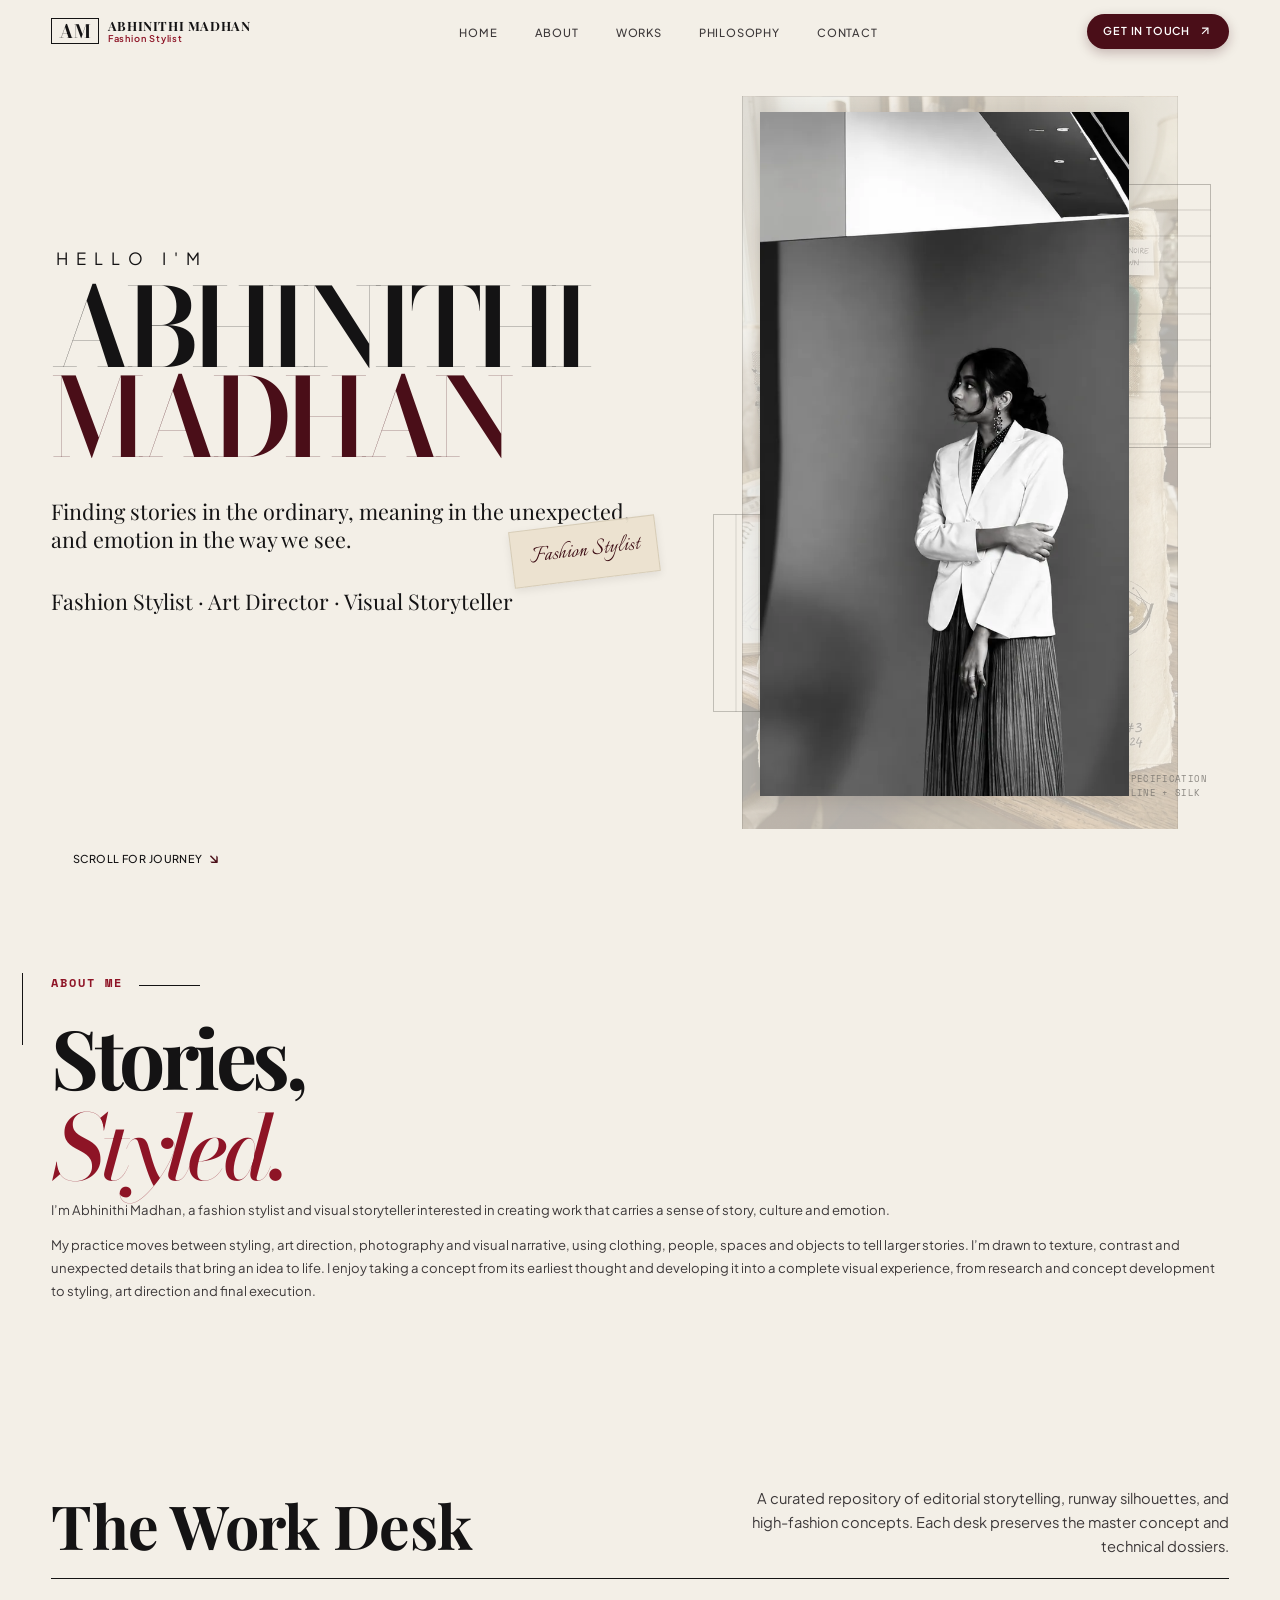
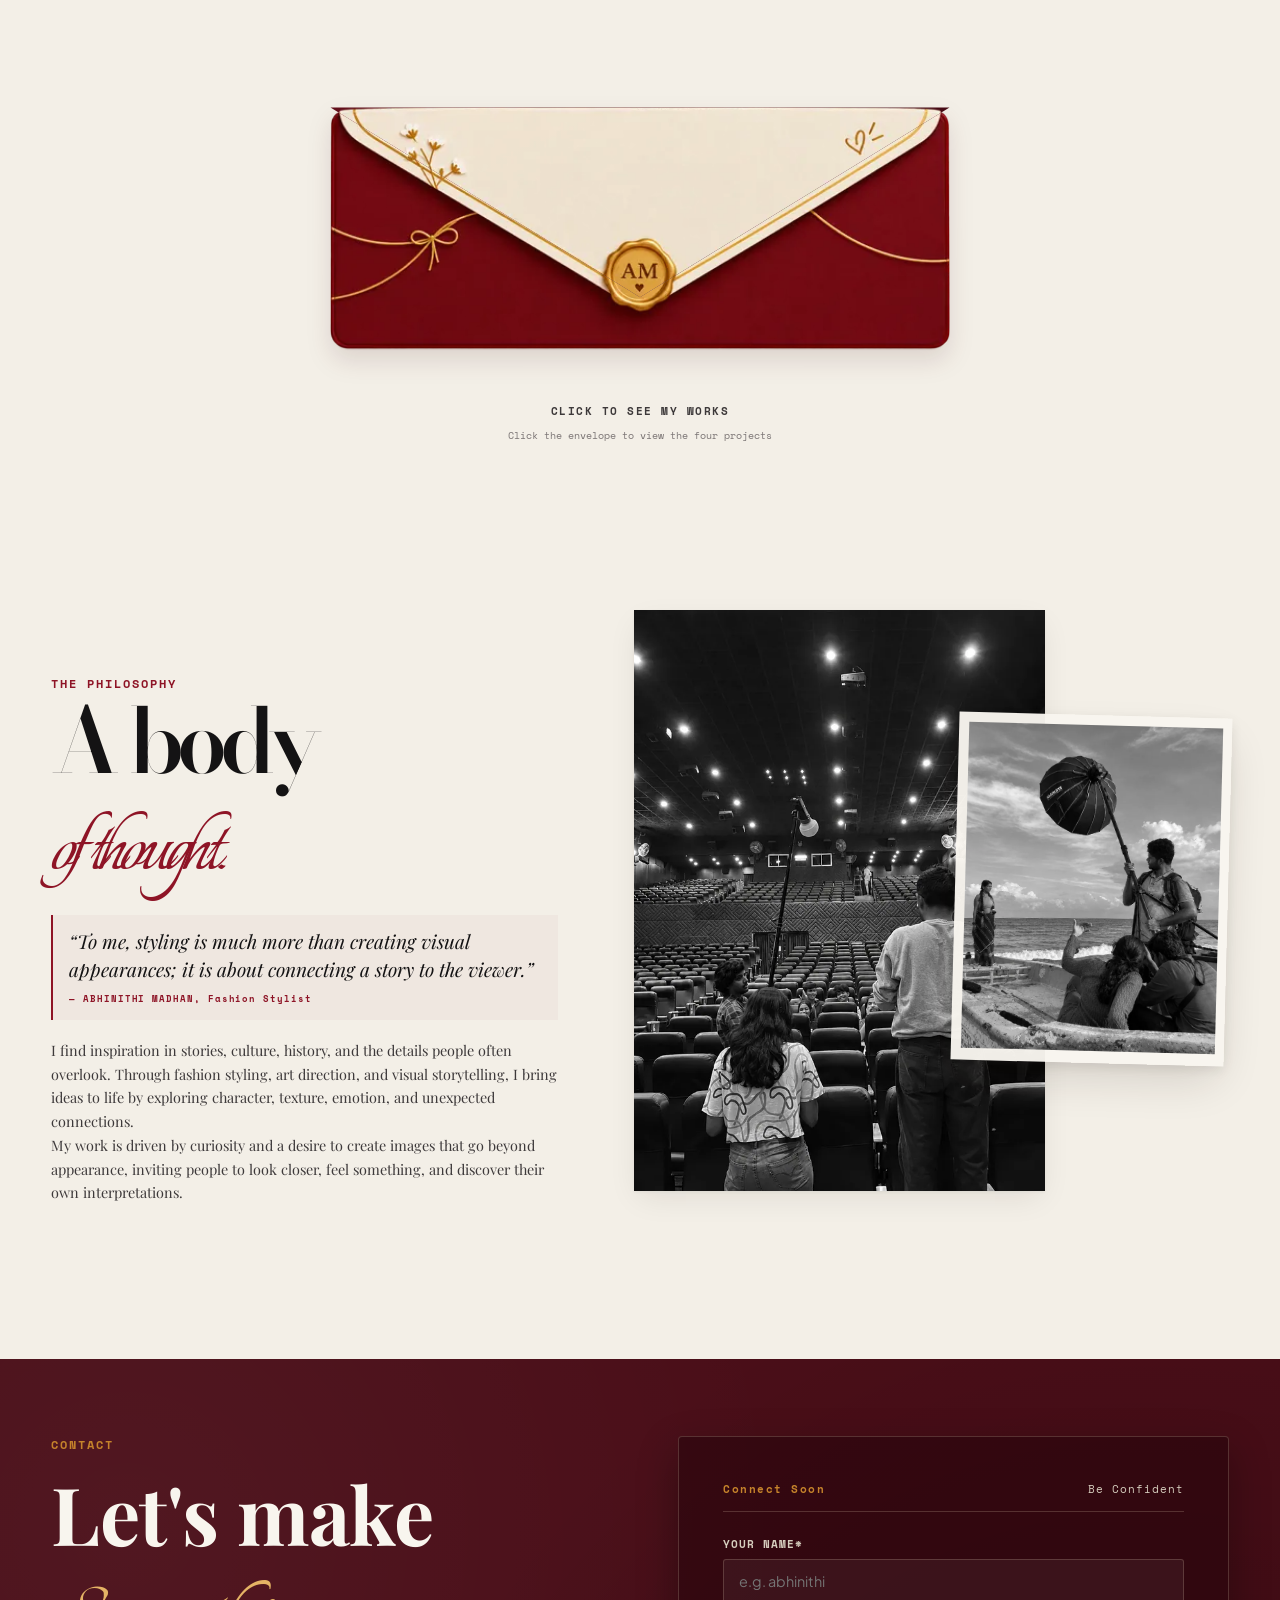
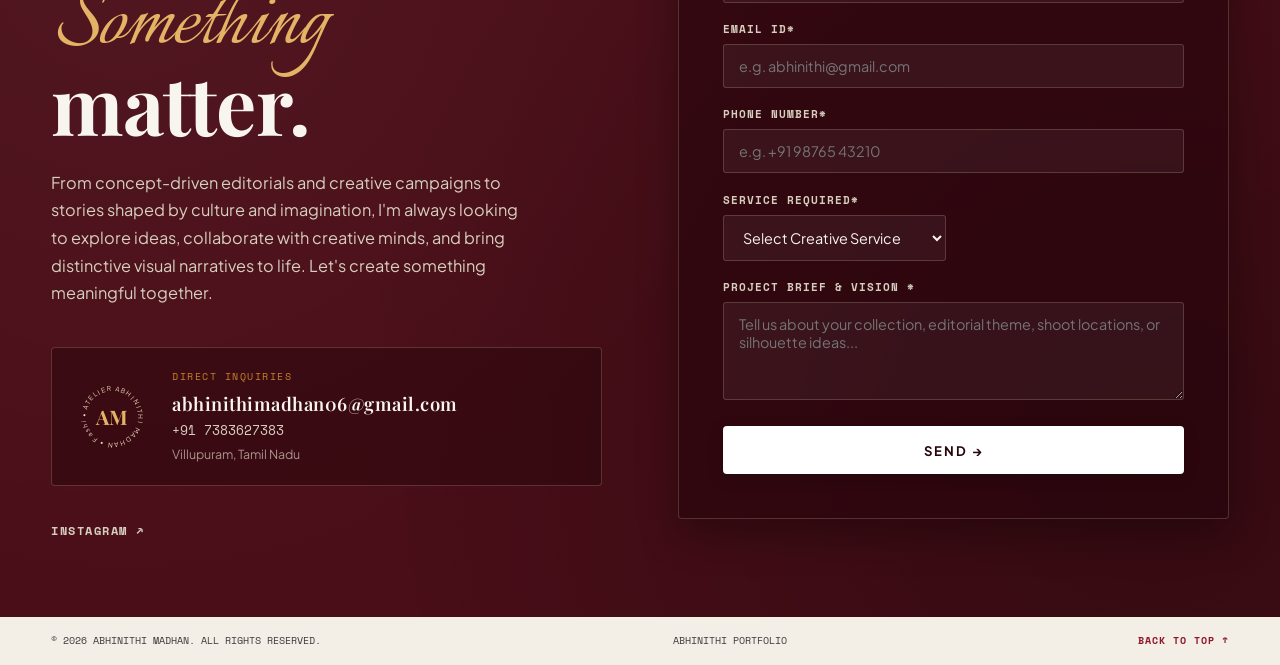
==== commit d4d4b937: "Publish portfolio with GitHub Pages deployment Co-authored-by: Copilot <223556219+Copilot@users.nore" ====
--- a/index.html
+++ b/index.html
@@ -3,26 +3,43 @@
 <head>
   <meta charset="UTF-8">
   <meta name="viewport" content="width=device-width, initial-scale=1.0">
-  <title>ABHINITHI MADHAN — Fashion Stylist</title>
+  <title>Abhinithi Madhan | Fashion Stylist &amp; Art Director</title>
   
   <!-- SEO & Social Meta Tags -->
-  <meta name="description" content="Explore the fashion, couture, and editorial work of designer Abhinithi Madhan.">
-  <meta name="keywords" content="Abhinithi Madhan, Fashion Stylist">
+  <meta name="description" content="Abhinithi Madhan is a fashion stylist, art director and visual storyteller based in Villupuram, Tamil Nadu, creating editorial styling, campaigns and couture narratives.">
+  <meta name="keywords" content="Abhinithi Madhan, fashion stylist, art director, editorial fashion styling, couture styling, Tamil Nadu">
   <meta name="author" content="Abhinithi Madhan">
+  <meta name="robots" content="index, follow, max-image-preview:large">
+  <meta name="theme-color" content="#F3EFE7">
+  <link rel="canonical" href="https://abhinithimadhan.com/">
   
   <!-- OpenGraph / Social Sharing -->
   <meta property="og:type" content="website">
-  <meta property="og:title" content="ABHINITHI MADHAN — Fashion Stylist">
-  <meta property="og:description" content="Explore the fashion, couture, and editorial work of designer Abhinithi Madhan.">
-  <meta property="og:image" content="assets/images/lookbook_crimson_avant.jpg">
+  <meta property="og:site_name" content="Abhinithi Madhan">
+  <meta property="og:locale" content="en_IN">
+  <meta property="og:url" content="https://abhinithimadhan.com/">
+  <meta property="og:title" content="Abhinithi Madhan | Fashion Stylist &amp; Art Director">
+  <meta property="og:description" content="Editorial fashion styling, art direction and visual storytelling by Abhinithi Madhan in Tamil Nadu, India.">
+  <meta property="og:image" content="https://abhinithimadhan.com/assets/images/social-preview.jpg">
+  <meta property="og:image:alt" content="Editorial fashion styling by Abhinithi Madhan">
+  <meta property="og:image:type" content="image/jpeg">
+  <meta property="og:image:width" content="1200">
+  <meta property="og:image:height" content="630">
+  <meta name="twitter:card" content="summary_large_image">
+  <meta name="twitter:title" content="Abhinithi Madhan | Fashion Stylist &amp; Art Director">
+  <meta name="twitter:description" content="Editorial fashion styling, art direction and visual storytelling by Abhinithi Madhan in Tamil Nadu, India.">
+  <meta name="twitter:image" content="https://abhinithimadhan.com/assets/images/social-preview.jpg">
   
   <!-- Google Fonts: Editorial Serifs, Handwritten Accents & Grotesque Sans -->
   <link rel="preconnect" href="https://fonts.googleapis.com">
   <link rel="preconnect" href="https://fonts.gstatic.com" crossorigin>
-  <link href="https://fonts.googleapis.com/css2?family=Bodoni+Moda:ital,opsz,wght@0,6..96,400;0,6..96,600;0,6..96,700;0,6..96,900;1,6..96,400;1,6..96,600;1,700&family=Playfair+Display:ital,wght@0,400;0,600;0,700;0,900;1,400;1,600;1,700&family=Italianno&family=Plus+Jakarta+Sans:wght@300;400;500;600;700&family=Space+Mono:ital,wght@0,400;0,700;1,400&family=Caveat:wght@600;700&display=swap" rel="stylesheet">
+  <link href="https://fonts.googleapis.com/css2?family=Bodoni+Moda:ital,opsz,wght@0,6..96,400;0,6..96,600;0,6..96,700;0,6..96,900;1,6..96,400;1,6..96,600;1,700&family=Playfair+Display:ital,wght@0,400;0,600;0,700;0,900;1,400;1,600;1,700&family=Italianno&family=Plus+Jakarta+Sans:wght@300;400;500;600;700&family=Space+Mono:ital,wght@0,400;0,700;1,400&family=Caveat:wght@600;700&display=swap" rel="stylesheet" media="print" onload="this.media='all'">
+  <noscript>
+    <link href="https://fonts.googleapis.com/css2?family=Bodoni+Moda:ital,opsz,wght@0,6..96,400;0,6..96,600;0,6..96,700;0,6..96,900;1,6..96,400;1,6..96,600;1,700&family=Playfair+Display:ital,wght@0,400;0,6..96,600;0,6..96,700;0,6..96,900;1,400;1,600;1,700&family=Italianno&family=Plus+Jakarta+Sans:wght@300;400;500;600;700&family=Space+Mono:ital,wght@0,400;0,700;1,400&family=Caveat:wght@600;700&display=swap" rel="stylesheet">
+  </noscript>
   
   <!-- Luxury Editorial Stylesheet -->
-  <link rel="stylesheet" href="css/styles.css">
+  <link rel="stylesheet" href="css/styles.css?v=8">
 
   <!-- JSON-LD Structured Data -->
   <script type="application/ld+json">
@@ -30,13 +47,23 @@
     "@context": "https://schema.org",
     "@type": "Person",
     "name": "Abhinithi Madhan",
-    "jobTitle": "Fashion Stylist",
+    "jobTitle": "Fashion Stylist and Art Director",
     "worksFor": {
       "@type": "Organization",
       "name": "Abhinithi Madhan"
     },
-    "description": "High fashion styling, editorial direction, and haute couture consulting for international luxury houses, runway seasons, and celebrity red carpets.",
-    "url": "https://abhinithimadhan.com"
+    "image": "https://abhinithimadhan.com/assets/images/social-preview.jpg",
+    "description": "Fashion stylist, art director and visual storyteller based in Villupuram, Tamil Nadu, creating editorial styling, campaigns and couture narratives.",
+    "url": "https://abhinithimadhan.com/",
+    "sameAs": [
+      "https://www.instagram.com/_anegalan_/"
+    ],
+    "address": {
+      "@type": "PostalAddress",
+      "addressLocality": "Villupuram",
+      "addressRegion": "Tamil Nadu",
+      "addressCountry": "IN"
+    }
   }
   </script>
 </head>
@@ -101,11 +128,21 @@
         </h1>
         <p class="hero-description">Finding stories in the ordinary, meaning in the unexpected,<br class="desktop-break"> and emotion in the way we see.</p>
         <span class="hero-designer-tape">Fashion Stylist</span>
-        <p class="hero-description"> Fashion Stylist · Art Director · Visual Storyteller</p>
+        <p class="hero-description hero-role-description"> Fashion Stylist · Art Director · Visual Storyteller</p>
       </div>
 
       <figure class="hero-portrait">
-        <img src="assets/images/abhi_10.png" alt="abhi_fashion_stylish" class="hero-portrait-img" loading="lazy" decoding="async">
+        <img
+          src="assets/images/optimized-v1/abhi_10-960.webp"
+          srcset="assets/images/optimized-v1/abhi_10-640.webp 640w, assets/images/optimized-v1/abhi_10-960.webp 960w, assets/images/optimized-v1/abhi_10-1600.webp 1600w"
+          sizes="(max-width: 640px) 40vw, (max-width: 991px) 40vw, 30vw"
+          alt="Abhinithi Madhan in a fashion styling portrait"
+          class="hero-portrait-img"
+          width="694"
+          height="1254"
+          loading="eager"
+          fetchpriority="high"
+          decoding="async">
       </figure>
 
       <div class="hero-scroll-prompts" aria-label="Scroll for the journey">
@@ -123,9 +160,9 @@
             <h2 class="archival-desks-title">The Work Desk</h2>
           </div>
           <div class="title-">
-            <p class="section-sub-desc"><b>
+            <p class="section-sub-desc">
               A curated repository of editorial storytelling, runway silhouettes, and high-fashion concepts. Each desk preserves the master concept and technical dossiers.
-            </b></p>
+            </p>
           </div>
         </div>
 
@@ -147,8 +184,8 @@
               </div>
             </div>
 
-            <a class="portfolio-thumb-frame" href="work.html?look=look-04" aria-label="View Savage Elegance project">
-              <img src="assets/images/editorial-cover.jpg" alt="editorial" class="portfolio-thumb-img" loading="lazy" decoding="async">
+            <a class="portfolio-thumb-frame" href="work.html?look=look-04" aria-label="View Hidden Stories editorial projects">
+              <img src="assets/images/optimized-v1/editorial-cover-640.webp" srcset="assets/images/optimized-v1/editorial-cover-640.webp 640w, assets/images/optimized-v1/editorial-cover-960.webp 960w, assets/images/optimized-v1/editorial-cover-1600.webp 1600w" sizes="(max-width: 640px) 85vw, (max-width: 991px) 42vw, 22vw" alt="Editorial fashion styling from the Hidden Stories collection" class="portfolio-thumb-img" width="1365" height="2048" loading="lazy" decoding="async">
               <div class="thumb-hover-overlay">
                 <span class="hover-inspect-btn">INSPECT↗</span>
             </div>
@@ -159,7 +196,7 @@
             </div>
 
             <div class="card-footer-archival">
-              <a class="open-dossier-btn" href="work.html?look=look-04"></a>
+              <a class="open-dossier-btn" href="work.html?look=look-04" aria-label="Open Hidden Stories editorial projects"></a>
             </div>
             <div class="card-barcode-line" aria-hidden="true">
               ||| |||| || | ||||| ||| | ||
@@ -180,8 +217,8 @@
               </div>
             </div>
 
-            <a class="portfolio-thumb-frame" href="work.html?look=look-power" aria-label="View Quiet Power Suit project">
-              <img src="assets/images/commercial-cover.jpg" alt="commercial" class="portfolio-thumb-img" loading="lazy" decoding="async">
+            <a class="portfolio-thumb-frame" href="work.html?look=look-power" aria-label="View commercial campaign projects">
+              <img src="assets/images/optimized-v1/commercial-cover-640.webp" srcset="assets/images/optimized-v1/commercial-cover-640.webp 640w, assets/images/optimized-v1/commercial-cover-960.webp 960w, assets/images/optimized-v1/commercial-cover-1600.webp 1600w" sizes="(max-width: 640px) 85vw, (max-width: 991px) 42vw, 22vw" alt="Commercial campaign styling by Abhinithi Madhan" class="portfolio-thumb-img" width="3936" height="2624" loading="lazy" decoding="async">
               <div class="thumb-hover-overlay">
                 <span class="hover-inspect-btn">INSPECT↗</span>
             </div>
@@ -192,7 +229,7 @@
             </div>
 
             <div class="card-footer-archival">
-              <a class="open-dossier-btn" href="work.html?look=look-power"></a>
+              <a class="open-dossier-btn" href="work.html?look=look-power" aria-label="Open commercial campaign projects"></a>
             </div>
 
             <div class="card-barcode-line" aria-hidden="true">
@@ -214,8 +251,8 @@
               </div>
             </div>
 
-            <a class="portfolio-thumb-frame" href="work.html?look=look-02" aria-label="View Venice Film Gala project">
-              <img src="assets/images/celb-cover.jpg" alt="Celebrity" class="portfolio-thumb-img" loading="lazy" decoding="async">
+            <a class="portfolio-thumb-frame" href="work.html?look=look-02" aria-label="View celebrity styling projects">
+              <img src="assets/images/optimized-v1/celb-cover-640.webp" srcset="assets/images/optimized-v1/celb-cover-640.webp 640w, assets/images/optimized-v1/celb-cover-960.webp 960w, assets/images/optimized-v1/celb-cover-1600.webp 1600w" sizes="(max-width: 640px) 85vw, (max-width: 991px) 42vw, 22vw" alt="Celebrity styling portfolio by Abhinithi Madhan" class="portfolio-thumb-img" width="1365" height="2048" loading="lazy" decoding="async">
               <div class="thumb-hover-overlay">
                 <span class="hover-inspect-btn">INSPECT↗</span>
             </div>
@@ -226,7 +263,7 @@
             </div>
 
             <div class="card-footer-archival">
-              <a class="open-dossier-btn" href="work.html?look=look-02"></a>
+              <a class="open-dossier-btn" href="work.html?look=look-02" aria-label="Open celebrity styling projects"></a>
             </div>
 
             <div class="card-barcode-line" aria-hidden="true">
@@ -248,8 +285,8 @@
               </div>
             </div>
 
-            <a class="portfolio-thumb-frame" href="work.html?look=look-tableau" aria-label="View Where Ideas Break Boundaries project">
-              <img src="assets/images/Creative-Cover.jpeg" alt="Where Ideas Break Boundaries Creative Project" class="portfolio-thumb-img" loading="lazy" decoding="async">
+            <a class="portfolio-thumb-frame" href="work.html?look=look-tableau" aria-label="View creative runway and couture projects">
+              <img src="assets/images/optimized-v1/Creative-Cover-640.webp" srcset="assets/images/optimized-v1/Creative-Cover-640.webp 640w, assets/images/optimized-v1/Creative-Cover-960.webp 960w, assets/images/optimized-v1/Creative-Cover-1600.webp 1600w" sizes="(max-width: 640px) 85vw, (max-width: 991px) 42vw, 22vw" alt="Creative runway and couture styling project" class="portfolio-thumb-img" width="1366" height="2048" loading="lazy" decoding="async">
               <div class="thumb-hover-overlay">
                 <span class="hover-inspect-btn">INSPECT↗</span>
             </div>
@@ -260,7 +297,7 @@
             </div>
 
             <div class="card-footer-archival">
-              <a class="open-dossier-btn" href="work.html?look=look-tableau"></a>
+              <a class="open-dossier-btn" href="work.html?look=look-tableau" aria-label="Open creative runway and couture projects"></a>
             </div>
 
             <div class="card-barcode-line" aria-hidden="true">
@@ -272,10 +309,10 @@
           <div class="portfolio-envelope-row">
             <button class="portfolio-envelope" id="portfolioEnvelope" type="button" aria-expanded="false" aria-controls="archivalGrid" aria-label="Open portfolio envelope">
               <span class="portfolio-envelope-art" aria-hidden="true">
-                <img class="portfolio-envelope-body" src="assets/images/about-envelope.png" alt="" loading="lazy" decoding="async">
+                <img class="portfolio-envelope-body" src="assets/images/optimized-v1/about-envelope-640.webp" alt="" width="1536" height="768" loading="lazy" decoding="async">
                 <span class="portfolio-envelope-interior"></span>
                 <span class="portfolio-envelope-flap">
-                  <img class="portfolio-envelope-flap-front" src="assets/images/about-envelope.png" alt="" loading="lazy" decoding="async">
+                  <img class="portfolio-envelope-flap-front" src="assets/images/optimized-v1/about-envelope-640.webp" alt="" width="1536" height="768" loading="lazy" decoding="async">
                   <span class="portfolio-envelope-flap-back"></span>
                 </span>
               </span>
@@ -294,11 +331,6 @@
         <aside class="about-side-note" aria-hidden="true">
           <i></i>
         </aside>
-
-        <figure class="about-portrait-frame">
-          <img src="assets/images/abhii.png" alt="Abhinithi Madhan" class="designer-portrait-img" loading="lazy" decoding="async">
-        </figure>
-
         <div class="philosophy-column about-copy-column">
           <div class="philosophy-tag-row">
             <h2 class="section-tag-red">ABOUT ME</h2>
@@ -318,37 +350,6 @@
               My practice moves between styling, art direction, photography and visual narrative, using clothing, people, spaces and objects to tell larger stories. I’m drawn to texture, contrast and unexpected details that bring an idea to life. I enjoy taking a concept from its earliest thought and developing it into a complete visual experience, from research and concept development to styling, art direction and final execution. 
             </p>
           </div>
-
-          <section class="about-palette" aria-label="Atelier color palette">
-            <h3 class="about-palette-title">ATELIER PALETTE</h3>
-            <div class="swatches-row">
-              <button type="button" class="swatch-item active" data-color="#8E1426" title="Burgundy — apply atelier accent">
-                <span class="swatch-color" style="background:#8E1426;"></span>
-                <span class="swatch-name">BURGUNDY</span>
-                <span class="swatch-hex">#8E1426</span>
-              </button>
-              <button type="button" class="swatch-item" data-color="#C9A46A" title="Gold — apply atelier accent">
-                <span class="swatch-color" style="background:#C9A46A;"></span>
-                <span class="swatch-name">GOLD</span>
-                <span class="swatch-hex">#C9A46A</span>
-              </button>
-              <button type="button" class="swatch-item" data-color="#1E1E1E" title="Charcoal — apply atelier accent">
-                <span class="swatch-color" style="background:#1E1E1E;"></span>
-                <span class="swatch-name">CHARCOAL</span>
-                <span class="swatch-hex">#1E1E1E</span>
-              </button>
-              <button type="button" class="swatch-item" data-color="#B7B1A7" title="Stone — apply atelier accent">
-                <span class="swatch-color" style="background:#B7B1A7;"></span>
-                <span class="swatch-name">STONE</span>
-                <span class="swatch-hex">#B7B1A7</span>
-              </button>
-              <button type="button" class="swatch-item" data-color="#F7F4EC" title="Ivory — apply atelier accent">
-                <span class="swatch-color" style="background:#F7F4EC;"></span>
-                <span class="swatch-name">IVORY</span>
-                <span class="swatch-hex">#F7F4EC</span>
-              </button>
-            </div>
-          </section>
         </div>
 
       </div>
@@ -377,10 +378,10 @@
 
         <div class="philosophy-image-composition" aria-label="Couture inspiration and atelier sketch">
           <figure class="philosophy-feature-image">
-            <img src="assets/images/bts_01.png" alt="Bts" loading="lazy" decoding="async">
+            <img src="assets/images/optimized-v1/bts_01-640.webp" alt="Behind-the-scenes fashion styling at the atelier" width="941" height="1672" loading="lazy" decoding="async">
           </figure>
           <figure class="philosophy-sketch-card">
-            <img src="assets/images/bts_02.png" alt="Bts" loading="lazy" decoding="async">
+            <img src="assets/images/optimized-v1/bts_02-640.webp" alt="Couture inspiration and atelier design detail" width="941" height="1672" loading="lazy" decoding="async">
           </figure>
         </div>
 
@@ -420,7 +421,7 @@
 
               <div class="seal-text-info">
                 <span class="seal-label">DIRECT INQUIRIES</span>
-                <a href="mailto:abhinithimadhan@gmail.com" class="seal-email">abhinithimadhan@gmail.com</a>
+                <a href="mailto:abhinithimadhan06@gmail.com" class="seal-email">abhinithimadhan06@gmail.com</a>
                 <span class="seal-phone">+91 7383627383</span>
                 <span class="seal-address">Villupuram, Tamil Nadu</span>
               </div>
@@ -428,9 +429,7 @@
 
             <!-- Social Archives Links -->
             <div class="social-links-row">
-              <a href="https://www.instagram.com/_anegalan_/ " target="_blank" rel="noopener noreferrer" class="social-link">INSTAGRAM ↗</a>
-              <span class="social-sep">/</span>
-              <a href="https://linkedin.com" target="_blank" rel="noopener noreferrer" class="social-link">LINKEDIN ↗</a>
+              <a href="https://www.instagram.com/_anegalan_/" target="_blank" rel="noopener noreferrer" class="social-link">INSTAGRAM ↗</a>
             </div>
           </div>
 
@@ -442,18 +441,27 @@
                 <span class="form-status-tag">Be Confident</span>
               </div>
 
-              <form id="commissionForm" class="commission-form" novalidate>
+              <form id="commissionForm" class="commission-form" name="commissionForm" method="POST" action="/.netlify/functions/contact" novalidate>
+                <div hidden aria-hidden="true">
+                  <label>Leave this field blank: <input type="text" name="bot-field" tabindex="-1" autocomplete="off"></label>
+                </div>
                 
                 <div class="form-group">
                   <label for="clientName">YOUR NAME*</label>
-                  <input type="text" id="clientName" name="name" required placeholder="e.g. abhinithi" class="form-input">
+                  <input type="text" id="clientName" name="name" required maxlength="120" autocomplete="name" placeholder="e.g. abhinithi" class="form-input">
                   <span class="input-error-msg" id="nameError">Enter your Name</span>
                 </div>
 
                 <div class="form-group">
                   <label for="clientEmail">EMAIL ID*</label>
-                  <input type="email" id="clientEmail" name="email" required placeholder="e.g. abhinithi@gmail.com" class="form-input">
+                  <input type="email" id="clientEmail" name="email" required maxlength="254" autocomplete="email" placeholder="e.g. abhinithi@gmail.com" class="form-input">
                   <span class="input-error-msg" id="emailError">Please enter a valid email address.</span>
+                </div>
+
+                <div class="form-group">
+                  <label for="clientPhone">PHONE NUMBER*</label>
+                  <input type="tel" id="clientPhone" name="phone" required maxlength="25" autocomplete="tel" placeholder="e.g. +91 98765 43210" class="form-input">
+                  <span class="input-error-msg" id="phoneError">Please enter a valid phone number.</span>
                 </div>
 
                 <div class="form-row-two">
@@ -471,7 +479,7 @@
 
                 <div class="form-group">
                   <label for="projectDetails">PROJECT BRIEF & VISION *</label>
-                  <textarea id="projectDetails" name="message" rows="4" required placeholder="Tell us about your collection, editorial theme, shoot locations, or silhouette ideas..." class="form-textarea"></textarea>
+                  <textarea id="projectDetails" name="message" rows="4" required maxlength="5000" placeholder="Tell us about your collection, editorial theme, shoot locations, or silhouette ideas..." class="form-textarea"></textarea>
                   <span class="input-error-msg" id="messageError">Please provide a brief outline of the project.</span>
                 </div>
 
@@ -504,7 +512,7 @@
   </footer>
 
   <!-- Main JavaScript Engine -->
-  <script src="js/main.js"></script>
+  <script src="js/main.js?v=5"></script>
   <script src="js/animations.js"></script>
 </body>
 </html>
--- a/css/styles.css
+++ b/css/styles.css
@@ -216,59 +216,6 @@
   opacity: 0.94;
 }
 
-.washi-tape-masthead {
-  top: -12px;
-  right: clamp(10px, 15%, 120px);
-  padding: 6px 20px;
-  transform: rotate(2.5deg);
-  background-color: rgba(244, 237, 222, 0.95);
-  border: 1px solid rgba(195, 180, 150, 0.6);
-  box-shadow: 0 4px 10px rgba(0, 0, 0, 0.07);
-}
-
-.washi-tape-masthead .tape-handwriting {
-  font-family: var(--font-script);
-  font-size: 1.45rem;
-  color: var(--crimson-accent);
-  letter-spacing: 0.5px;
-  line-height: 1;
-  display: block;
-}
-
-.tape-corner-left {
-  top: -10px;
-  left: 20px;
-  width: 70px;
-  height: 22px;
-  transform: rotate(-3deg);
-  clip-path: polygon(0% 10%, 5% 0%, 95% 5%, 100% 90%, 92% 100%, 5% 95%);
-}
-
-.tape-corner-right {
-  top: -10px;
-  right: 25px;
-  width: 75px;
-  height: 22px;
-  transform: rotate(2deg);
-  clip-path: polygon(5% 5%, 95% 0%, 100% 88%, 95% 100%, 0% 92%, 4% 50%);
-}
-
-.tape-top-center {
-  top: -12px;
-  left: 50%;
-  transform: translateX(-50%) rotate(-1deg);
-  width: 90px;
-  height: 24px;
-}
-
-.tape-top-left {
-  top: -10px;
-  left: 30px;
-  width: 65px;
-  height: 20px;
-  transform: rotate(-2deg);
-}
-
 .tape-card-top {
   top: -11px;
   left: 50%;
@@ -278,69 +225,8 @@
   clip-path: polygon(2% 10%, 98% 0%, 100% 90%, 96% 100%, 0% 90%);
 }
 
-.tape-portrait-top {
-  top: -12px;
-  left: 50%;
-  transform: translateX(-50%) rotate(-1.5deg);
-  width: 100px;
-  height: 26px;
-}
-
-.modal-tape-top {
-  top: -14px;
-  left: 50%;
-  transform: translateX(-50%);
-  width: 140px;
-  height: 28px;
-}
-
-/* Circular Stamps */
-.circular-stamp {
-  position: absolute;
-  width: 88px;
-  height: 88px;
-  border-radius: 50%;
-  display: flex;
-  align-items: center;
-  justify-content: center;
-  pointer-events: none;
-  transform: rotate(-12deg);
-  z-index: 12;
-  transition: transform var(--transition-medium);
-}
-
 .red-stamp {
   color: var(--stamp-red);
-}
-
-.stamp-svg {
-  width: 100%;
-  height: 100%;
-}
-
-.stamp-center {
-  position: absolute;
-  display: flex;
-  flex-direction: column;
-  align-items: center;
-  justify-content: center;
-  text-align: center;
-}
-
-.stamp-initials {
-  font-family: var(--font-serif);
-  font-size: 1.15rem;
-  font-weight: 700;
-  letter-spacing: 1px;
-  line-height: 1;
-}
-
-.stamp-year {
-  font-family: var(--font-mono);
-  font-size: 0.65rem;
-  font-weight: 700;
-  line-height: 1;
-  margin-top: 2px;
 }
 
 /* ==========================================================================
@@ -460,22 +346,6 @@
   width: 100%;
 }
 
-.special-3d-link {
-  display: flex;
-  align-items: center;
-  gap: 0.35rem;
-}
-
-.badge-3d {
-  background-color: var(--crimson-accent);
-  color: #fff;
-  font-size: 0.6rem;
-  font-weight: 700;
-  padding: 1px 4px;
-  border-radius: 2px;
-  letter-spacing: 0.5px;
-}
-
 /* Right Nav Actions */
 .header-actions {
   display: flex;
@@ -490,8 +360,6 @@
   object-fit: cover;
   object-position: center 35%;
 }
-
-
 
 .btn-burgundy-pill {
   display: inline-flex;
@@ -544,223 +412,6 @@
   transition: transform var(--transition-fast), opacity var(--transition-fast);
 }
 
-/* ==========================================================================
-   GRAND MASTHEAD
-   ========================================================================== */
-.masthead-section {
-  padding-top: clamp(2rem, 5vw, 4rem);
-  padding-bottom: 2rem;
-}
-
-.masthead-name-wrapper {
-  position: relative;
-  text-align: center;
-  margin-bottom: 1.5rem;
-}
-
-.grand-masthead-title {
-  font-family: var(--font-masthead);
-  font-size: clamp(2.8rem, 8.8vw, 7.8rem);
-  font-weight: 900;
-  letter-spacing: clamp(1px, 0.3vw, 4px);
-  text-transform: uppercase;
-  color: var(--text-ink);
-  line-height: 0.95;
-  margin: 0;
-  user-select: none;
-}
-
-.editorial-sub-bar {
-  display: flex;
-  align-items: center;
-  justify-content: space-between;
-  border-top: 1.5px solid var(--border-strong);
-  border-bottom: 1.5px solid var(--border-strong);
-  padding: 0.65rem 0.5rem;
-  font-size: 0.76rem;
-  font-weight: 600;
-  letter-spacing: 1.5px;
-}
-
-.sub-bar-left {
-  display: flex;
-  align-items: center;
-  gap: 0.5rem;
-  color: var(--text-charcoal);
-}
-
-.sub-dot {
-  color: var(--crimson-accent);
-}
-
-.editorial-role-text {
-  font-family: var(--font-mono);
-  font-size: 0.72rem;
-  letter-spacing: 2px;
-  color: var(--crimson-accent);
-  font-weight: 700;
-}
-
-.sub-bar-right {
-  display: flex;
-  align-items: center;
-  gap: 0.5rem;
-  color: var(--text-charcoal);
-}
-
-/* ==========================================================================
-   HERO SCRAPBOOK SECTION
-   ========================================================================== */
-.hero-scrapbook-section {
-  padding-top: 2rem;
-  padding-bottom: clamp(3rem, 6vw, 5.5rem);
-}
-
-.scrapbook-hero-grid {
-  display: grid;
-  grid-template-columns: 1.15fr 0.95fr;
-  gap: clamp(1.5rem, 4vw, 3.5rem);
-  align-items: start;
-}
-
-/* Left Hero Archival Card */
-.hero-archival-card {
-  position: relative;
-  background-color: var(--bg-paper-card);
-  padding: 1.25rem;
-  box-shadow: var(--shadow-card);
-  border: 1px solid rgba(0, 0, 0, 0.08);
-  transition: transform var(--transition-medium), box-shadow var(--transition-medium);
-  transform-style: preserve-3d;
-}
-
-.hero-archival-card:hover {
-  box-shadow: var(--shadow-hover);
-}
-
-.photo-inner-wrapper {
-  position: relative;
-  overflow: hidden;
-  background-color: #E7E2D8;
-  border: 1px solid rgba(0, 0, 0, 0.1);
-}
-
-.hero-main-photo {
-  width: 100%;
-  height: auto;
-  aspect-ratio: 4 / 4.7;
-  object-fit: cover;
-  display: block;
-  transition: transform var(--transition-slow);
-}
-
-.hero-archival-card:hover .hero-main-photo {
-  transform: scale(1.02);
-}
-
-/* Yellow Badge */
-.archival-yellow-badge {
-  position: absolute;
-  top: 15px;
-  left: 15px;
-  background-color: rgba(247, 222, 137, 0.94);
-  color: #3B2A08;
-  font-family: var(--font-mono);
-  font-size: 0.65rem;
-  font-weight: 700;
-  letter-spacing: 1px;
-  padding: 4px 10px;
-  border: 1px solid rgba(190, 160, 60, 0.4);
-  box-shadow: 0 2px 5px rgba(0, 0, 0, 0.08);
-  transform: rotate(-0.5deg);
-}
-
-/* Stamp on Hero */
-.hero-archival-card .circular-stamp {
-  bottom: 25px;
-  left: 20px;
-}
-
-/* Photo Metadata Bar */
-.photo-meta-bar {
-  display: flex;
-  align-items: center;
-  justify-content: space-between;
-  margin-top: 0.9rem;
-  font-family: var(--font-mono);
-  font-size: 0.68rem;
-  color: var(--text-muted);
-  border-top: 1px solid var(--border-light);
-  padding-top: 0.65rem;
-}
-
-.meta-tag {
-  color: var(--crimson-accent);
-  font-weight: 700;
-}
-
-.meta-title {
-  color: var(--text-charcoal);
-  letter-spacing: 0.5px;
-}
-
-.meta-barcode {
-  letter-spacing: 2px;
-  font-weight: 700;
-  opacity: 0.7;
-}
-
-/* Right Editorial Aside */
-.hero-editorial-aside {
-  display: flex;
-  flex-direction: column;
-  gap: 1.75rem;
-}
-
-.archival-sheet-card {
-  position: relative;
-  background-color: var(--bg-paper-card);
-  padding: clamp(1.5rem, 3.5vw, 2.75rem);
-  box-shadow: var(--shadow-card);
-  border: 1px solid rgba(0, 0, 0, 0.07);
-  transform-style: preserve-3d;
-  transition: transform var(--transition-medium), box-shadow var(--transition-medium);
-}
-
-.archival-sheet-card:hover {
-  box-shadow: var(--shadow-hover);
-}
-
-.sheet-header {
-  display: flex;
-  align-items: center;
-  justify-content: space-between;
-  margin-bottom: 1.25rem;
-  font-family: var(--font-mono);
-  font-size: 0.72rem;
-}
-
-.sheet-tag-red {
-  color: var(--crimson-accent);
-  font-weight: 700;
-  letter-spacing: 1.5px;
-}
-
-.sheet-date {
-  color: var(--text-muted);
-  letter-spacing: 1px;
-}
-
-.sheet-headline {
-  font-family: var(--font-serif);
-  font-size: clamp(2.2rem, 4.5vw, 3.6rem);
-  font-weight: 700;
-  line-height: 1.08;
-  color: var(--text-ink);
-  letter-spacing: -0.5px;
-  margin-bottom: 1.25rem;
-}
-
 .script-cursive-red {
   font-family: var(--font-script);
   font-size: clamp(3rem, 6vw, 4.8rem);
@@ -770,95 +421,6 @@
   display: inline-block;
   margin-left: 0.2rem;
   vertical-align: -0.15em;
-}
-
-.sheet-body-text {
-  font-size: 0.98rem;
-  line-height: 1.75;
-  color: var(--text-charcoal);
-  margin-bottom: 2rem;
-  text-align: justify;
-}
-
-/* Metrics */
-.sheet-metrics-grid {
-  display: flex;
-  align-items: center;
-  justify-content: space-between;
-  border-top: 1px dashed var(--border-light);
-  padding-top: 1.25rem;
-}
-
-.metric-item {
-  display: flex;
-  flex-direction: column;
-}
-
-.metric-number {
-  font-family: var(--font-serif);
-  font-size: 1.85rem;
-  font-weight: 700;
-  line-height: 1;
-  color: var(--crimson-accent);
-}
-
-.metric-label {
-  font-family: var(--font-mono);
-  font-size: 0.62rem;
-  font-weight: 700;
-  letter-spacing: 1px;
-  color: var(--text-muted);
-  margin-top: 0.35rem;
-}
-
-.metric-divider {
-  width: 1px;
-  height: 38px;
-  background-color: var(--border-light);
-}
-
-/* Secondary Compact Card */
-.secondary-card {
-  padding: 1.5rem 2rem;
-}
-
-.sheet-tag-burgundy {
-  font-family: var(--font-mono);
-  font-size: 0.72rem;
-  font-weight: 700;
-  letter-spacing: 1.5px;
-  color: var(--burgundy-surface);
-  display: block;
-  margin-bottom: 0.65rem;
-}
-
-.sheet-compact-text {
-  font-size: 0.9rem;
-  line-height: 1.6;
-  color: var(--text-charcoal);
-  margin-bottom: 1.25rem;
-}
-
-.btn-burgundy-block {
-  display: block;
-  text-align: center;
-  background-color: var(--burgundy-surface);
-  color: #FFFFFF;
-  text-decoration: none;
-  font-family: var(--font-sans);
-  font-size: 0.8rem;
-  font-weight: 700;
-  letter-spacing: 2px;
-  padding: 0.85rem 1.5rem;
-  border-radius: 4px;
-  transition: all var(--transition-fast);
-  box-shadow: 0 4px 10px rgba(59, 10, 18, 0.2);
-}
-
-.btn-burgundy-block:hover {
-  background-color: var(--crimson-accent);
-  box-shadow: 0 6px 16px rgba(142, 20, 38, 0.3);
-  transform: translateY(-2px);
 }
 
 /* ==========================================================================
@@ -1043,6 +605,8 @@
 }
 
 .archival-reveal-stage > .archival-cards-grid {
+  position: relative;
+  z-index: 2;
   min-height: 0;
   overflow: hidden;
   padding-top: 1rem;
@@ -1107,7 +671,7 @@
   position: relative;
   min-width: 0;
   background-color: var(--bg-paper-card);
-  padding: 1.15rem;
+  padding: 0.85rem;
   box-shadow: var(--shadow-card);
   border: 1px solid rgba(0, 0, 0, 0.08);
   position: relative;
@@ -1149,6 +713,7 @@
 
 .portfolio-thumb-img {
   width: 100%;
+  height: auto;
   aspect-ratio: 3 / 4;
   object-fit: cover;
   display: block;
@@ -1204,13 +769,6 @@
   margin-bottom: 0.45rem;
 }
 
-.card-project-desc {
-  font-size: 0.82rem;
-  line-height: 1.55;
-  color: var(--text-charcoal);
-  margin-bottom: 0.85rem;
-}
-
 .card-footer-archival {
   display: flex;
   align-items: center;
@@ -1218,13 +776,6 @@
   border-top: 1px solid var(--border-light);
   padding-top: 0.65rem;
   margin-top: auto;
-}
-
-.archival-date {
-  font-family: var(--font-mono);
-  font-size: 0.65rem;
-  font-weight: 700;
-  color: var(--text-muted);
 }
 
 .open-dossier-btn {
@@ -1271,11 +822,10 @@
 .philosophy-section::before {
   position: absolute;
   z-index: -1;
-  inset: 0 auto 0 50%;
-  width: 100vw;
+  inset: 0 auto 0 0;
+  width: 100%;
   background: var(--bg-paper);
   content: "";
-  transform: translateX(-50%);
 }
 
 .about-copy-column .section-tag-red,
@@ -1294,24 +844,14 @@
 }
 
 .about-copy-column .philosophy-body-text,
-.about-copy-column .col-bullet-list li,
-.philosophy-section .philosophy-section-copy,
-.philosophy-section .philosophy-scroll-link {
+.philosophy-section .philosophy-section-copy {
   color: var(--text-charcoal);
-}
-
-.about-copy-column .col-title-red {
-  color: var(--crimson-accent);
-}
-
-.about-copy-column .about-two-col-grid {
-  border-color: var(--border-light);
 }
 
 .about-scrapbook-grid {
   position: relative;
   display: grid;
-  grid-template-columns: minmax(0, 1.15fr) minmax(0, 0.85fr);
+  grid-template-columns: minmax(0, 1fr);
   gap: clamp(2rem, 5vw, 5rem);
   align-items: center;
   width: min(1320px, 100%);
@@ -1331,37 +871,10 @@
 }
 
 .about-side-note span,
-.about-portrait-frame figcaption,
-.about-palette-title {
-  font: 500 0.58rem var(--font-mono);
-  letter-spacing: 0.16em;
-}
-
 .about-side-note i {
   width: 1px;
   height: 4.5rem;
   background: var(--border-strong);
-}
-
-.about-portrait-frame {
-  position: relative;
-  min-width: 0;
-  margin: 0;
-}
-
-.designer-portrait-img {
-  width: 100%;
-  height: auto;
-  aspect-ratio: 1.08 / 1;
-  object-fit: cover;
-  object-position: center 54%;
-  display: block;
-  background: #e6e1d7;
-}
-
-.about-portrait-frame figcaption {
-  padding-top: 0.7rem;
-  color: var(--text-muted);
 }
 
 .about-tag-rule {
@@ -1371,42 +884,6 @@
   background: var(--border-strong);
 }
 
-.swatches-row {
-  display: flex;
-  gap: 0.5rem;
-}
-
-.swatch-item {
-  display: flex;
-  flex-direction: column;
-  align-items: center;
-  gap: 0.25rem;
-  background: transparent;
-  border: 1px solid transparent;
-  padding: 3px;
-  cursor: pointer;
-  border-radius: 4px;
-  transition: all var(--transition-fast);
-}
-
-.swatch-item:hover, .swatch-item.active {
-  border-color: var(--crimson-accent);
-  background: rgba(142, 20, 38, 0.05);
-}
-
-.swatch-color {
-  width: 22px;
-  height: 22px;
-  border-radius: 2px;
-  box-shadow: inset 0 0 0 1px rgba(0, 0, 0, 0.15);
-}
-
-.swatch-name {
-  font-family: var(--font-mono);
-  font-size: 0.55rem;
-  color: var(--text-charcoal);
-}
-
 /* Right Philosophy Column */
 .philosophy-column {
   display: flex;
@@ -1418,7 +895,7 @@
 }
 
 .about-copy-column {
-  max-width: 560px;
+  max-width: none;
   justify-self: start;
 }
 
@@ -1449,61 +926,11 @@
   line-height: 1.75;
 }
 
-.about-palette {
-  border-top: 1px solid var(--border-light);
-  padding-top: 1rem;
-}
-
-.about-palette-title {
-  margin-bottom: 0.8rem;
-  color: var(--text-muted);
-}
-
-.about-palette .swatches-row {
-  display: grid;
-  grid-template-columns: repeat(5, minmax(0, 1fr));
-  gap: clamp(0.2rem, 0.6vw, 0.55rem);
-}
-
-.about-palette .swatch-item {
-  min-width: 0;
-  gap: 0.35rem;
-  padding: 0.28rem;
-  border-radius: 0;
-}
-
-.about-palette .swatch-color {
-  width: 100%;
-  height: clamp(1.8rem, 3.3vw, 2.8rem);
-  border-radius: 0;
-  box-shadow: inset 0 0 0 1px rgba(0, 0, 0, 0.16);
-}
-
-.about-palette .swatch-name,
-.about-palette .swatch-hex {
-  width: 100%;
-  overflow-wrap: anywhere;
-  text-align: center;
-  font-size: clamp(0.4rem, 0.55vw, 0.52rem);
-  letter-spacing: 0.03em;
-}
-
-.about-palette .swatch-hex {
-  color: var(--text-muted);
-  font-family: var(--font-mono);
-}
-
 .philosophy-tag-row {
   display: flex;
   align-items: center;
   justify-content: space-between;
   margin-bottom: 0.75rem;
-}
-
-.archival-dossier-num {
-  font-family: var(--font-mono);
-  font-size: 0.72rem;
-  color: var(--text-muted);
 }
 
 .philosophy-headline {
@@ -1566,146 +993,14 @@
   margin-bottom: 2rem;
 }
 
-/* Two Column Details Grid */
-.about-two-col-grid {
-  display: grid;
-  grid-template-columns: 1fr 1fr;
-  gap: 2rem;
-  border-top: 1.5px solid var(--border-strong);
-  padding-top: 1.5rem;
-}
-
-.col-title-red {
-  font-family: var(--font-mono);
-  font-size: 0.75rem;
-  font-weight: 700;
-  letter-spacing: 1.5px;
-  color: var(--crimson-accent);
-  margin-bottom: 0.75rem;
-}
-
-.col-bullet-list {
-  list-style: none;
-  display: flex;
-  flex-direction: column;
-  gap: 0.45rem;
-}
-
-.col-bullet-list li {
-  font-size: 0.86rem;
-  color: var(--text-charcoal);
-}
-
-/* ==========================================================================
-   SECTION 5: CURATED SERVICES
-   ========================================================================== */
-.curated-services-section {
-  padding-top: clamp(2.5rem, 5vw, 5rem);
-  padding-bottom: clamp(3rem, 6vw, 6rem);
-}
-
-.services-six-grid {
-  display: grid;
-  grid-template-columns: repeat(3, 1fr);
-  gap: clamp(1.25rem, 2.5vw, 2rem);
-}
-
-.service-card {
-  position: relative;
-  background-color: var(--bg-paper-card);
-  padding: clamp(1.5rem, 2.5vw, 2.25rem);
-  border: 1px solid rgba(0, 0, 0, 0.08);
-  box-shadow: var(--shadow-card);
-  display: flex;
-  flex-direction: column;
-  transform-style: preserve-3d;
-  transition: transform var(--transition-medium), box-shadow var(--transition-medium), border-color var(--transition-fast);
-}
-
-.service-card:hover {
-  transform: translateY(-6px);
-  box-shadow: var(--shadow-hover);
-  border-color: var(--crimson-accent);
-}
-
-.service-card-header {
-  display: flex;
-  align-items: center;
-  justify-content: space-between;
-  margin-bottom: 1.25rem;
-  border-bottom: 1px solid var(--border-light);
-  padding-bottom: 0.75rem;
-}
-
-.service-num {
-  font-family: var(--font-serif);
-  font-size: 1.75rem;
-  font-weight: 700;
-  color: var(--crimson-accent);
-  line-height: 1;
-}
-
-.service-stamp-tag {
-  font-family: var(--font-mono);
-  font-size: 0.65rem;
-  font-weight: 700;
-  letter-spacing: 1.5px;
-  color: var(--text-muted);
-}
-
-.service-title {
-  font-family: var(--font-serif);
-  font-size: 1.45rem;
-  font-weight: 700;
-  color: var(--text-ink);
-  line-height: 1.2;
-  margin-bottom: 0.75rem;
-}
-
-.service-desc {
-  font-size: 0.88rem;
-  line-height: 1.65;
-  color: var(--text-charcoal);
-  margin-bottom: 1.5rem;
-  flex-grow: 1;
-}
-
-.service-card-footer {
-  display: flex;
-  align-items: center;
-  justify-content: space-between;
-  border-top: 1px solid var(--border-light);
-  padding-top: 0.75rem;
-  margin-top: auto;
-}
-
-.service-metric {
-  font-family: var(--font-mono);
-  font-size: 0.68rem;
-  font-weight: 700;
-  letter-spacing: 1px;
-  color: var(--crimson-accent);
-}
-
-.service-arrow {
-  color: var(--text-muted);
-  font-size: 1.1rem;
-  transition: transform var(--transition-fast), color var(--transition-fast);
-}
-
-.service-card:hover .service-arrow {
-  transform: translateX(4px);
-  color: var(--crimson-accent);
-}
-
 /* ==========================================================================
    SECTION 6: DEEP BURGUNDY CONTACT SECTION
    ========================================================================== */
 .deep-burgundy-contact-section {
   background-color: var(--burgundy-surface);
   color: var(--text-cream);
-  padding-top: clamp(4rem, 8vw, 7rem);
-  padding-bottom: clamp(4rem, 8vw, 7rem);
+  padding-top: clamp(3rem, 6vw, 5rem);
+  padding-bottom: clamp(3rem, 6vw, 5rem);
   position: relative;
   overflow: hidden;
 }
@@ -1771,6 +1066,12 @@
   vertical-align: -0.12em;
 }
 
+@media (max-width: 640px) {
+  .script-cursive-gold {
+    font-size: clamp(2.8rem, 13vw, 4.2rem);
+  }
+}
+
 .contact-intro-para {
   font-size: 1.02rem;
   line-height: 1.7;
@@ -1877,10 +1178,6 @@
 
 .social-link:hover {
   color: var(--gold-light);
-}
-
-.social-sep {
-  color: rgba(255, 255, 255, 0.2);
 }
 
 /* Right: Form Column */
@@ -1965,8 +1262,6 @@
   grid-template-columns: repeat(2, minmax(0, 1fr));
   gap: 1rem;
 }
-
-
 
 .input-error-msg {
   display: none;
@@ -2007,89 +1302,14 @@
   box-shadow: 0 6px 20px rgba(0, 0, 0, 0.3);
 }
 
-.form-privacy-note {
-  font-family: var(--font-mono);
-  font-size: 0.65rem;
-  color: rgba(214, 206, 190, 0.65);
-  line-height: 1.5;
-  margin-top: 0.25rem;
-}
-
-/* Success Overlay */
-.form-success-overlay {
-  position: absolute;
-  top: 0;
-  left: 0;
-  width: 100%;
-  height: 100%;
-  background: var(--burgundy-surface);
-  border-radius: 4px;
-  display: flex;
-  align-items: center;
-  justify-content: center;
-  padding: 2.5rem;
-  text-align: center;
-  opacity: 0;
-  pointer-events: none;
-  transition: opacity var(--transition-medium);
-}
-
-.form-success-overlay.active {
-  opacity: 1;
-  pointer-events: auto;
-}
-
-.success-stamp {
-  border: 2px dashed #FF9EAA;
-  color: #FF9EAA;
-  font-family: var(--font-mono);
-  font-size: 0.75rem;
-  font-weight: 700;
-  letter-spacing: 2px;
-  padding: 6px 14px;
-  display: inline-block;
-  margin-bottom: 1.25rem;
-  transform: rotate(-3deg);
-}
-
-.success-inner-content h3 {
-  font-family: var(--font-serif);
-  font-size: 1.85rem;
-  margin-bottom: 0.75rem;
-}
-
-.success-inner-content p {
-  font-size: 0.92rem;
-  line-height: 1.6;
-  color: var(--text-cream-dim);
-  margin-bottom: 1.5rem;
-}
-
-.btn-reset-form {
-  background: transparent;
-  border: 1px solid var(--gold-accent);
-  color: var(--gold-accent);
-  padding: 0.6rem 1.4rem;
-  border-radius: 4px;
-  font-family: var(--font-mono);
-  font-size: 0.75rem;
-  cursor: pointer;
-  transition: all var(--transition-fast);
-}
-
-.btn-reset-form:hover {
-  background: var(--gold-accent);
-  color: var(--burgundy-darkest);
-}
-
 /* ==========================================================================
    FOOTER
    ========================================================================== */
 .editorial-footer {
   background-color: var(--bg-paper);
-  padding: 2rem 0;
+  padding: 1rem 0;
   font-family: var(--font-mono);
-  font-size: 0.72rem;
+  font-size: 0.62rem;
   color: var(--text-charcoal);
 }
 
@@ -2123,8 +1343,7 @@
   order: 1;
 }
 
-#main > .about-philosophy-section,
-#main > .curated-services-section {
+#main > .about-philosophy-section {
   order: 2;
 }
 
@@ -2223,11 +1442,6 @@
   .about-copy-column .philosophy-body-text {
     font-size: 0.86rem;
   }
-
-  .about-palette .swatch-name,
-  .about-palette .swatch-hex {
-    font-size: 0.4rem;
-  }
 }
 
 .philosophy-section {
@@ -2309,20 +1523,6 @@
   font-family: var(--font-serif);
   font-size: 0.9rem;
   line-height: 1.65;
-}
-
-.philosophy-scroll-link {
-  display: inline-block;
-  margin-top: clamp(1.5rem, 3vw, 2.5rem);
-  color: var(--text-charcoal);
-  font-family: var(--font-mono);
-  font-size: 0.58rem;
-  letter-spacing: 0.08em;
-  text-decoration: none;
-}
-
-.philosophy-scroll-link:hover {
-  color: var(--crimson-accent);
 }
 
 .philosophy-image-composition {
@@ -2378,6 +1578,7 @@
 .philosophy-sketch-card img {
   display: block;
   width: 100%;
+  height: auto;
   aspect-ratio: 0.78;
   object-fit: cover;
 }
@@ -2394,39 +1595,9 @@
   letter-spacing: 0.06em;
 }
 
-.philosophy-fabric-swatch {
-  width: 32px;
-  height: 25px;
-  background: #762337;
-  border: 1px solid rgba(20, 19, 20, 0.12);
-}
-
-.philosophy-collection-label,
-.philosophy-page-number {
-  position: absolute;
-  z-index: 2;
-  color: var(--text-charcoal);
-  font-family: var(--font-mono);
-  font-size: 0.5rem;
-  letter-spacing: 0.08em;
-  line-height: 1.5;
-}
-
-.philosophy-collection-label {
-  top: 8%;
-  right: 5%;
-  padding: 0.35rem 0.45rem;
-  background: rgba(249, 246, 240, 0.88);
-}
-
-.philosophy-page-number {
-  right: 0;
-  bottom: 0;
-}
-
 @media (max-width: 900px) {
   .about-scrapbook-grid {
-    grid-template-columns: minmax(0, 0.95fr) minmax(0, 1.05fr);
+    grid-template-columns: minmax(0, 1fr);
     gap: 2rem;
   }
 
@@ -2485,222 +1656,6 @@
 @media (prefers-reduced-motion: reduce) {
   .philosophy-sketch-card {
     transform: none;
-  }
-}
-
-/* ==========================================================================
-   ARCHIVAL DOSSIER INSPECTION MODAL
-   ========================================================================== */
-.archival-modal {
-  position: fixed;
-  top: 0;
-  left: 0;
-  width: 100vw;
-  height: 100vh;
-  z-index: 10000;
-  display: flex;
-  align-items: center;
-  justify-content: center;
-  opacity: 0;
-  pointer-events: none;
-  transition: opacity var(--transition-medium);
-}
-
-.archival-modal.active {
-  opacity: 1;
-  pointer-events: auto;
-}
-
-.modal-backdrop {
-  position: absolute;
-  top: 0;
-  left: 0;
-  width: 100%;
-  height: 100%;
-  background: rgba(20, 19, 20, 0.65);
-  backdrop-filter: blur(6px);
-}
-
-.modal-paper-container {
-  position: relative;
-  background-color: var(--bg-paper-light);
-  border: 1.5px solid var(--border-strong);
-  box-shadow: 0 25px 60px rgba(0, 0, 0, 0.35);
-  width: 90%;
-  max-width: 960px;
-  max-height: 88vh;
-  overflow-y: auto;
-  padding: clamp(1.5rem, 4vw, 3rem);
-  z-index: 2;
-  transform: translateY(20px) scale(0.97);
-  transition: transform var(--transition-medium);
-}
-
-.archival-modal.active .modal-paper-container {
-  transform: translateY(0) scale(1);
-}
-
-.modal-close-btn {
-  position: absolute;
-  top: 15px;
-  right: 15px;
-  background: transparent;
-  border: 1px solid var(--border-light);
-  width: 36px;
-  height: 36px;
-  border-radius: 50%;
-  display: flex;
-  align-items: center;
-  justify-content: center;
-  font-size: 1.1rem;
-  color: var(--text-ink);
-  cursor: pointer;
-  transition: all var(--transition-fast);
-}
-
-.modal-close-btn:hover {
-  background: var(--crimson-accent);
-  color: #fff;
-  border-color: var(--crimson-accent);
-}
-
-.modal-dossier-grid {
-  display: grid;
-  grid-template-columns: 1fr 1.25fr;
-  gap: 2.5rem;
-  align-items: start;
-}
-
-.modal-img-frame {
-  position: relative;
-  background-color: #E8E3D8;
-  border: 1px solid rgba(0, 0, 0, 0.12);
-}
-
-.modal-main-img {
-  width: 100%;
-  aspect-ratio: 3 / 4;
-  object-fit: cover;
-  display: block;
-}
-
-.modal-stamp-badge {
-  position: absolute;
-  top: 15px;
-  right: 15px;
-  border: 2px solid var(--stamp-red);
-  color: var(--stamp-red);
-  font-family: var(--font-mono);
-  font-size: 0.7rem;
-  font-weight: 700;
-  letter-spacing: 1.5px;
-  padding: 4px 8px;
-  transform: rotate(8deg);
-  background: rgba(255, 255, 255, 0.85);
-}
-
-.modal-meta-row {
-  display: flex;
-  justify-content: space-between;
-  font-family: var(--font-mono);
-  font-size: 0.68rem;
-  color: var(--text-muted);
-  margin-top: 0.75rem;
-  border-top: 1px solid var(--border-light);
-  padding-top: 0.5rem;
-}
-
-.modal-header-meta {
-  display: flex;
-  justify-content: space-between;
-  align-items: center;
-  font-family: var(--font-mono);
-  font-size: 0.75rem;
-  color: var(--crimson-accent);
-  font-weight: 700;
-  margin-bottom: 0.85rem;
-}
-
-.modal-barcode {
-  letter-spacing: 2px;
-  color: var(--text-muted);
-}
-
-.modal-look-title {
-  font-family: var(--font-serif);
-  font-size: 2.2rem;
-  font-weight: 700;
-  line-height: 1.1;
-  color: var(--text-ink);
-  margin-bottom: 1rem;
-}
-
-.modal-inspiration-text {
-  font-size: 0.95rem;
-  line-height: 1.7;
-  color: var(--text-charcoal);
-  margin-bottom: 1.75rem;
-}
-
-.modal-spec-table {
-  display: flex;
-  flex-direction: column;
-  gap: 0.85rem;
-  border-top: 1px solid var(--border-light);
-  border-bottom: 1px solid var(--border-light);
-  padding: 1.25rem 0;
-  margin-bottom: 2rem;
-}
-
-.spec-row {
-  display: grid;
-  grid-template-columns: 140px 1fr;
-  gap: 1rem;
-  font-size: 0.85rem;
-}
-
-.spec-label {
-  font-family: var(--font-mono);
-  font-size: 0.72rem;
-  font-weight: 700;
-  color: var(--crimson-accent);
-}
-
-.spec-value {
-  color: var(--text-charcoal);
-}
-
-.modal-cta-row {
-  display: flex;
-  align-items: center;
-  gap: 1rem;
-  flex-wrap: wrap;
-}
-
-.btn-secondary-outline {
-  background: transparent;
-  border: 1px solid var(--border-strong);
-  padding: 0.55rem 1.25rem;
-  border-radius: 30px;
-  font-family: var(--font-sans);
-  font-size: 0.78rem;
-  font-weight: 600;
-  letter-spacing: 1px;
-  color: var(--text-ink);
-  cursor: pointer;
-  transition: all var(--transition-fast);
-}
-
-.btn-secondary-outline:hover {
-  background: var(--bg-paper-dark);
-}
-
-/* ==========================================================================
-   RESPONSIVE DESIGN (TABLET & MOBILE)
-   ========================================================================== */
-@media (max-width: 1200px) {
-  .services-six-grid {
-    grid-template-columns: repeat(2, 1fr);
   }
 }
 
@@ -2732,10 +1687,6 @@
     gap: 1rem;
   }
 
-  .scrapbook-hero-grid {
-    grid-template-columns: 1fr;
-  }
-
   .about-scrapbook-grid {
     grid-template-columns: 1fr;
     gap: 2.5rem;
@@ -2743,11 +1694,6 @@
 
   .about-side-note {
     display: none;
-  }
-
-  .about-portrait-frame {
-    width: min(100%, 700px);
-    margin-inline: auto;
   }
 
   .about-copy-column {
@@ -2764,10 +1710,6 @@
     grid-template-columns: minmax(0, 1fr);
   }
 
-  .canvas-3d-container {
-    height: 480px;
-  }
-
   .section-title-row {
     flex-direction: column;
     align-items: flex-start;
@@ -2777,28 +1719,11 @@
   .section-sub-desc {
     text-align: left;
   }
-
-  .modal-dossier-grid {
-    grid-template-columns: 1fr;
-  }
 }
 
 @media (max-width: 640px) {
-  .editorial-sub-bar {
-    flex-direction: column;
-    gap: 0.4rem;
-    text-align: center;
-  }
 
   .archival-cards-grid {
-    grid-template-columns: 1fr;
-  }
-
-  .services-six-grid {
-    grid-template-columns: 1fr;
-  }
-
-  .about-two-col-grid {
     grid-template-columns: 1fr;
   }
 
@@ -2981,7 +1906,6 @@
   );
 }
 
-.sketch-label,
 .sketch-note,
 .sketch-measure {
   position: absolute;
@@ -2989,13 +1913,6 @@
   font-family: var(--font-mono);
   font-size: 0.56rem;
   letter-spacing: 0.04em;
-}
-
-.sketch-label-top {
-  top: 11%;
-  right: -10%;
-  font-size: 0.7rem;
-  text-decoration: underline;
 }
 
 .sketch-note {
@@ -3074,29 +1991,6 @@
   width: clamp(56px, 7vw, 92px);
 }
 
-.hero-feature-link {
-  display: grid;
-  gap: 0.22rem;
-  color: var(--text-ink);
-  font-family: var(--font-sans);
-  font-size: clamp(0.48rem, 0.65vw, 0.62rem);
-  line-height: 1.2;
-  text-decoration: none;
-}
-
-.hero-feature-link img {
-  display: block;
-  width: 100%;
-  aspect-ratio: 1;
-  object-fit: cover;
-  border: 1px solid rgba(42, 39, 34, 0.15);
-  transition: transform var(--transition-fast);
-}
-
-.hero-feature-link:hover img {
-  transform: scale(1.04);
-}
-
 .hero-scroll-prompts {
   position: absolute;
   z-index: 4;
@@ -3245,6 +2139,10 @@
     font-size: 1.02rem;
   }
 
+  .hero-role-description {
+    display: none;
+  }
+
   .desktop-break {
     display: none;
   }
@@ -3285,7 +2183,7 @@
 
   .hero-scroll-prompts {
     right: 5%;
-    bottom: 2.6%;
+    bottom: 1.5%;
     left: 5%;
   }
 
@@ -3293,3 +2191,9 @@
     font-size: 0.55rem;
   }
 }
+
+@media (max-width: 360px) {
+  .hero-name {
+    font-size: clamp(3rem, 14vw, 3.2rem);
+  }
+}
